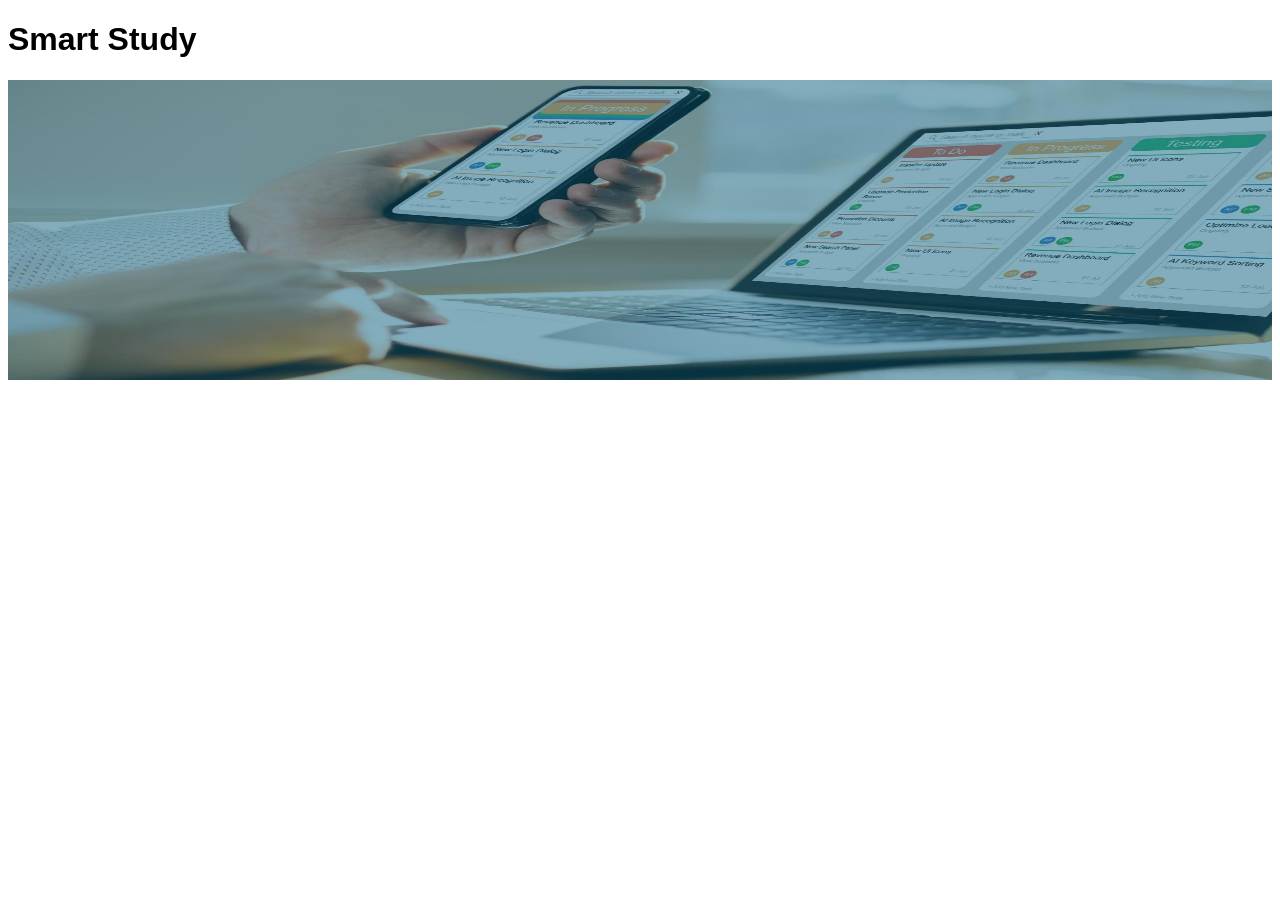
==== index.html @ 76943c80 "Teste Lais" ====
<!DOCTYPE html>
<html lang="en">
<head>
    <meta charset="UTF-8">
    <meta name="viewport" content="width=device-width, initial-scale=1.0">
    <title>Teste gereciamento de estudos</title>
    <link rel="stylesheet" href="css/style.css">
</head>
<body>
    <div class="container">

    <h1>Smart Study</h1>

    <img src="img/img.jpg" alt="imagem1">

    </div>
</body>
</html>

<!-- TESTE GIT PULL -->
 <!-- Teste da Lais -->
---- css/style.css ----
.container{
    font-family: 'Franklin Gothic Medium', 'Arial Narrow', Arial, sans-serif;
    background-color: #ffffff;
    margin: 0;
    padding: 0;
}

img{
    width: 100%;
    height: 300px;
    margin: 0;
    padding: 0;
}
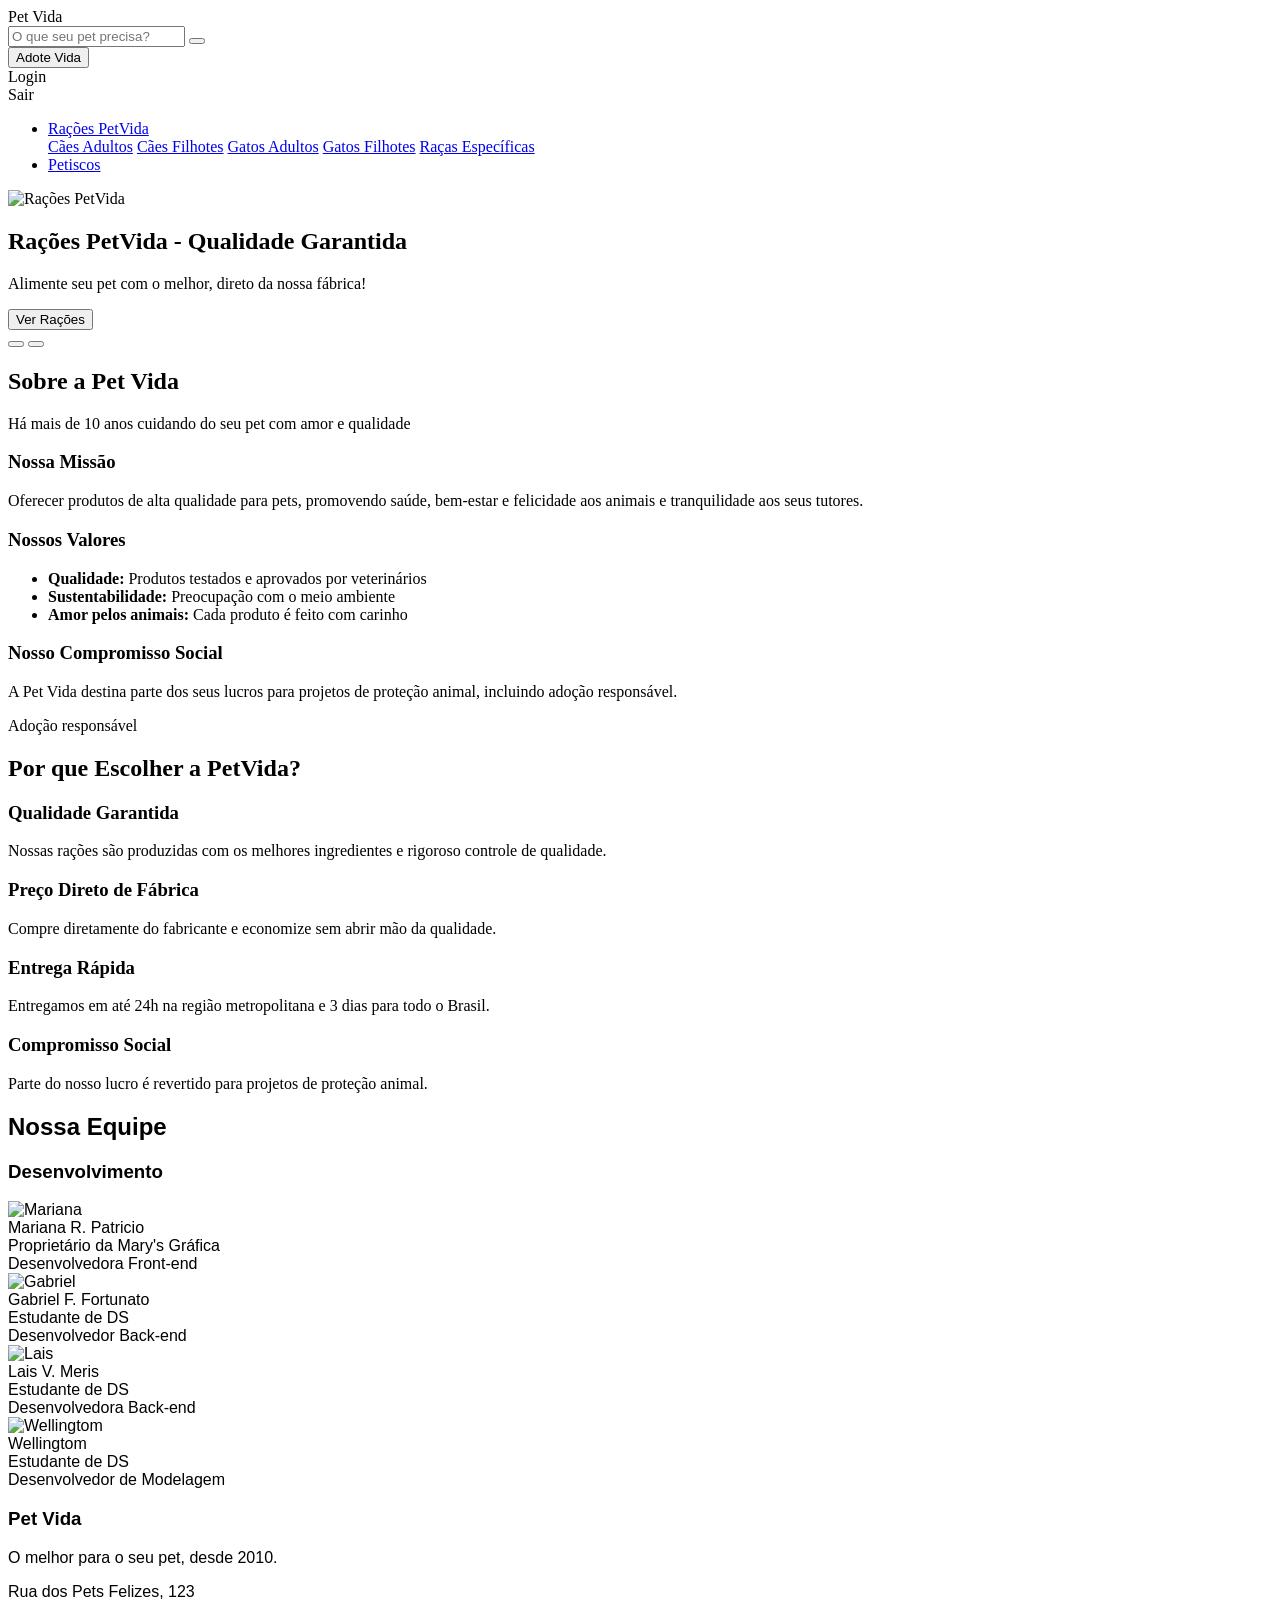
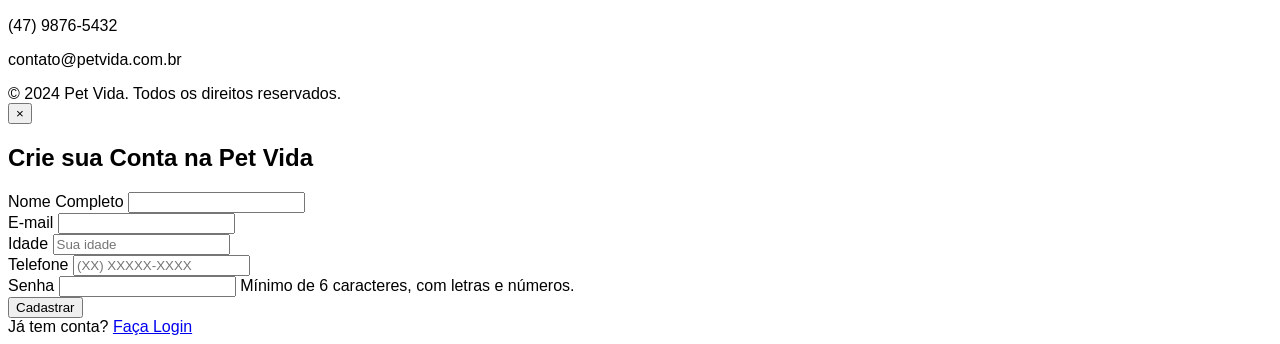
==== commit 9a2c3e36: "feat: parte do front" ====
--- a/index.html
+++ b/index.html
@@ -7,15 +7,290 @@
     <link rel="stylesheet" href="css/style.css">
 </head>
 <body>
-    <div class="container">
-
-    <h1>Smart Study</h1>
-
-    <img src="img/img.jpg" alt="imagem1">
-
+    
+    <div vw class="enabled">
+        <div vw-access-button class="active"></div>
+        <div vw-plugin-wrapper>
+            <div class="vw-plugin-top-wrapper"></div>
+        </div>
+    </div>
+    <script src="https://vlibras.gov.br/app/vlibras-plugin.js"></script>
+    <script>
+        new window.VLibras.Widget('https://vlibras.gov.br/app');
+    </script>
+   
+    <header class="cabecalho-principal">
+        <div class="conteudo-cabecalho">
+            <div class="logo">
+                <i class="fas fa-paw"></i>
+                <span>Pet Vida</span>
+            </div>
+            
+            <div class="barra-busca">
+                <input type="text" id="campo-busca" placeholder="O que seu pet precisa?">
+                <button id="botao-busca"><i class="fas fa-search"></i></button>
+            </div>
+            
+            <div class="acoes-cabecalho">
+                <button class="botao-adote-vida" id="botaoAdoteVida" onclick="window.location.href='/adote'">
+                    <i class="fas fa-heart"></i>
+                    <span>Adote Vida</span>
+                </button>
+                <div id="acaoLogin" class="acao-cabecalho" onclick="abrirLogin()">
+                    <i class="far fa-user"></i>
+                    <span>Login</span>
+                </div>
+                <div class="acao-cabecalho hidden" id="botaoLogout" onclick="fazerLogout()">
+                    <i class="fas fa-sign-out-alt"></i>
+                    <span>Sair</span>
+                </div>
+            </div>
+        </div>
+        
+        <nav class="navegacao-principal">
+            <div class="container-navegacao">
+                <ul class="menu-navegacao">
+                    <li class="item-navegacao">
+                        <a href="#" class="link-navegacao">Rações PetVida</a>
+                        <div class="menu-suspenso">
+                            <a href="#" class="item-menu-suspenso">Cães Adultos</a>
+                            <a href="#" class="item-menu-suspenso">Cães Filhotes</a>
+                            <a href="#" class="item-menu-suspenso">Gatos Adultos</a>
+                            <a href="#" class="item-menu-suspenso">Gatos Filhotes</a>
+                            <a href="#" class="item-menu-suspenso">Raças Específicas</a>
+                        </div>
+                    </li>
+                    <li class="item-navegacao">
+                        <a href="#" class="link-navegacao">Petiscos</a>
+                    </li>
+                </ul>
+            </div>
+        </nav>
+    </header>
+
+    <section class="banner-principal">
+
+        <!-- SLIDE 1 -->
+        <div class="slide-banner ativo">
+            <img src="{{ url_for('static', filename='Banner-Rações.png') }}" alt="Rações PetVida">
+            <div class="conteudo-banner">
+                <h1>Rações PetVida - Qualidade Garantida</h1>
+                <p>Alimente seu pet com o melhor, direto da nossa fábrica!</p>
+                <button class="botao-banner">Ver Rações</button>
+            </div>
+        </div>
+
+        <!-- Controles do Carrossel -->
+        <button class="controle-banner controle-anterior">
+            <i class="fas fa-chevron-left"></i>
+        </button>
+        <button class="controle-banner controle-proximo">
+            <i class="fas fa-chevron-right"></i>
+        </button>
+
+    <section class="secao-servicos">
+        <div class="container-sobre">
+            <div class="cabecalho-sobre">
+                <h2 class="titulo-sobre">Sobre a Pet Vida</h2>
+                <p class="subtitulo-sobre">Há mais de 10 anos cuidando do seu pet com amor e qualidade</p>
+            </div>
+            <div class="conteudo-sobre">
+                <div class="texto-sobre">
+                    <div class="missao-sobre">
+                        <h3><i class="fas fa-heart"></i> Nossa Missão</h3>
+                        <p>Oferecer produtos de alta qualidade para pets, promovendo saúde, bem-estar e felicidade aos animais e tranquilidade aos seus tutores.</p>
+                    </div>
+                    <div class="valores-sobre">
+                        <h3><i class="fas fa-star"></i> Nossos Valores</h3>
+                        <ul>
+                            <li><strong>Qualidade:</strong> Produtos testados e aprovados por veterinários</li>
+                            <li><strong>Sustentabilidade:</strong> Preocupação com o meio ambiente</li>
+                            <li><strong>Amor pelos animais:</strong> Cada produto é feito com carinho</li>
+                        </ul>
+                    </div>
+                </div>
+                <div class="compromisso-social">
+                    <h3><i class="fas fa-paw"></i> Nosso Compromisso Social</h3>
+                    <p>A Pet Vida destina parte dos seus lucros para projetos de proteção animal, incluindo adoção responsável.</p>
+                    <div class="acoes-sociais">
+                        <div class="acao-social">
+                            <i class="fas fa-handshake"></i>
+                            <span>Adoção responsável</span>
+                        </div>
+                    </div>
+                </div>
+            </div>
+
+            <h2 class="titulo-secao">Por que Escolher a PetVida?</h2>
+            <div class="grade-servicos">
+                <div class="cartao-servico">
+                    <div class="icone-servico">
+                        <i class="fas fa-award"></i>
+                    </div>
+                    <h3 class="titulo-servico">Qualidade Garantida</h3>
+                    <p class="descricao-servico">Nossas rações são produzidas com os melhores ingredientes e rigoroso controle de qualidade.</p>
+                </div>
+                <div class="cartao-servico">
+                    <div class="icone-servico">
+                        <i class="fas fa-tags"></i>
+                    </div>
+                    <h3 class="titulo-servico">Preço Direto de Fábrica</h3>
+                    <p class="descricao-servico">Compre diretamente do fabricante e economize sem abrir mão da qualidade.</p>
+                </div>
+                <div class="cartao-servico">
+                    <div class="icone-servico">
+                        <i class="fas fa-truck"></i>
+                    </div>
+                    <h3 class="titulo-servico">Entrega Rápida</h3>
+                    <p class="descricao-servico">Entregamos em até 24h na região metropolitana e 3 dias para todo o Brasil.</p>
+                </div>
+                <div class="cartao-servico">
+                    <div class="icone-servico">
+                        <i class="fas fa-heart"></i>
+                    </div>
+                    <h3 class="titulo-servico">Compromisso Social</h3>
+                    <p class="descricao-servico">Parte do nosso lucro é revertido para projetos de proteção animal.</p>
+                </div>
+            </div>
+        </div>
+    </section>
+
+    <section class="secao-equipe">
+        <div class="container">
+            <h2 class="secao-titulo">Nossa Equipe</h2>
+            
+            <div class="equipe-categoria desenvolvedores">
+                <h3 class="categoria-titulo">Desenvolvimento</h3>
+                <div class="equipe-grid">
+                    <div class="membro">
+                        <div class="foto-bolinha">
+                            <img src="static/Mariana.jpeg" alt="Mariana">
+                        </div>
+                        <div class="nome">Mariana R. Patricio</div>
+                        <div class="cargo">Proprietário da Mary's Gráfica<br>Desenvolvedora Front-end</div>
+                    </div>
+
+                    <div class="membro">
+                        <div class="foto-bolinha">
+                            <img src="static/Gabriel.jpeg" alt="Gabriel">
+                        </div>
+                        <div class="nome">Gabriel F. Fortunato</div>
+                        <div class="cargo">Estudante de DS<br>Desenvolvedor Back-end</div>
+                    </div>
+                    
+                    <div class="membro">
+                        <div class="foto-bolinha">
+                            <img src="static/Lais.jpeg" alt="Lais">
+                        </div>
+                        <div class="nome">Lais V. Meris</div>
+                        <div class="cargo">Estudante de DS<br>Desenvolvedora Back-end</div>
+                    </div>
+
+                    <div class="membro">
+                        <div class="foto-bolinha">
+                            <img src="static/Wellingtom.jpeg" alt="Wellingtom">
+                        </div>
+                        <div class="nome">Wellingtom</div>
+                        <div class="cargo">Estudante de DS<br>Desenvolvedor de Modelagem</div>
+                    </div>
+                </div>
+            </div>
+
+    <footer class="rodape-principal">
+        <div class="conteudo-rodape">
+            <div class="coluna-rodape">
+                <h3>Pet Vida</h3>
+                <p>O melhor para o seu pet, desde 2010.</p>
+                <p><i class="fas fa-map-marker-alt"></i> Rua dos Pets Felizes, 123</p>
+                <p><i class="fas fa-phone"></i> (47) 9876-5432</p>
+                <p><i class="fas fa-envelope"></i> contato@petvida.com.br</p>
+                <div class="links-sociais">
+                    <a href="#" class="link-social"><i class="fab fa-facebook-f"></i></a>
+                    <a href="#" class="link-social"><i class="fab fa-instagram"></i></a>
+                    <a href="#" class="link-social"><i class="fab fa-twitter"></i></a>
+                </div>
+            </div>
+
+        <div class="rodape-inferior">
+            &copy; 2024 Pet Vida. Todos os direitos reservados.
+        </div>
+    </footer>
+
+    <!-- MODAL DE CADASTRO/LOGIN -->
+    <div id="modalLogin" class="modal">
+        <div class="modal-box">
+            <button class="close" onclick="fecharModal('modalLogin')">&times;</button>
+            <h2 class="modal-title" id="modalTitle">Crie sua Conta na Pet Vida</h2>
+
+            <!-- FORMULÁRIO DE CADASTRO -->
+            <div id="formCadastro" style="display: block;">
+                <form id="cadastroForm" action="/" method="post">
+                    <div class="form-group">
+                        <label for="nome">Nome Completo</label>
+                        <input type="text" class="form-control" id="nome" name="nome" required>
+                        <span class="error-msg" id="nomeError"></span>
+                    </div>
+
+                    <div class="form-group">
+                        <label for="email">E-mail</label>
+                        <input type="email" class="form-control" id="email" name="email" required>
+                        <span class="error-msg" id="emailError"></span>
+                    </div>
+
+                    <div class="form-group">
+                        <label for="idade">Idade</label>
+                        <input type="number" id="idade" name="idade" class="form-control" placeholder="Sua idade" required>
+                    </div>
+
+                    <div class="form-group">
+                        <label for="telefone">Telefone</label>
+                        <input type="tel" id="telefone" name="telefone" class="form-control" placeholder="(XX) XXXXX-XXXX" required>
+                    </div>
+
+                    <div class="form-group">
+                        <label for="senha">Senha</label>
+                        <input type="password" class="form-control" id="senha" name="senha" required>
+                        <span class="info-msg">Mínimo de 6 caracteres, com letras e números.</span>
+                        <span class="error-msg" id="senhaError"></span>
+                    </div>
+
+                    <p class="success" id="cadastroSuccess" style="display: none;"></p>
+                    <button type="submit" class="btn" id="btnCadastro">Cadastrar</button>
+                </form>
+
+                <div class="footer-modal">
+                    Já tem conta? <a href="#" class="link" onclick="alternarFormulario('login')">Faça Login</a>
+                </div>
+            </div>
+
+            <!-- FORMULÁRIO DE LOGIN -->
+            <div id="formLogin" style="display: none;">
+                <form id="loginForm" action="/login" method="post">
+                    <div class="form-group">
+                        <label for="loginEmail">E-mail</label>
+                        <input type="email" class="form-control" id="loginEmail" name="loginEmail" required>
+                        <span class="error-msg" id="loginEmailError"></span>
+                    </div>
+
+                    <div class="form-group">
+                        <label for="loginSenha">Senha</label>
+                        <input type="password" class="form-control" id="loginSenha" name="loginSenha" required>
+                        <span class="error-msg" id="loginSenhaError"></span>
+                    </div>
+
+                    <p class="success" id="loginSuccess" style="display: none;"></p>
+                    <button type="submit" class="btn" id="btnLogin">Entrar</button>
+                </form>
+
+                <div class="forgot">
+                    <a href="#" class="link" onclick="alert('Funcionalidade de recuperação de senha em desenvolvimento.')">Esqueceu a senha?</a>
+                </div>
+
+                <div class="footer-modal">
+                    Não tem conta? <a href="#" class="link" onclick="alternarFormulario('cadastro')">Crie sua Conta</a>
+                </div>
+            </div>
+        </div>
     </div>
 </body>
 </html>
-
-<!-- TESTE GIT PULL -->
- <!-- Teste da Lais -->
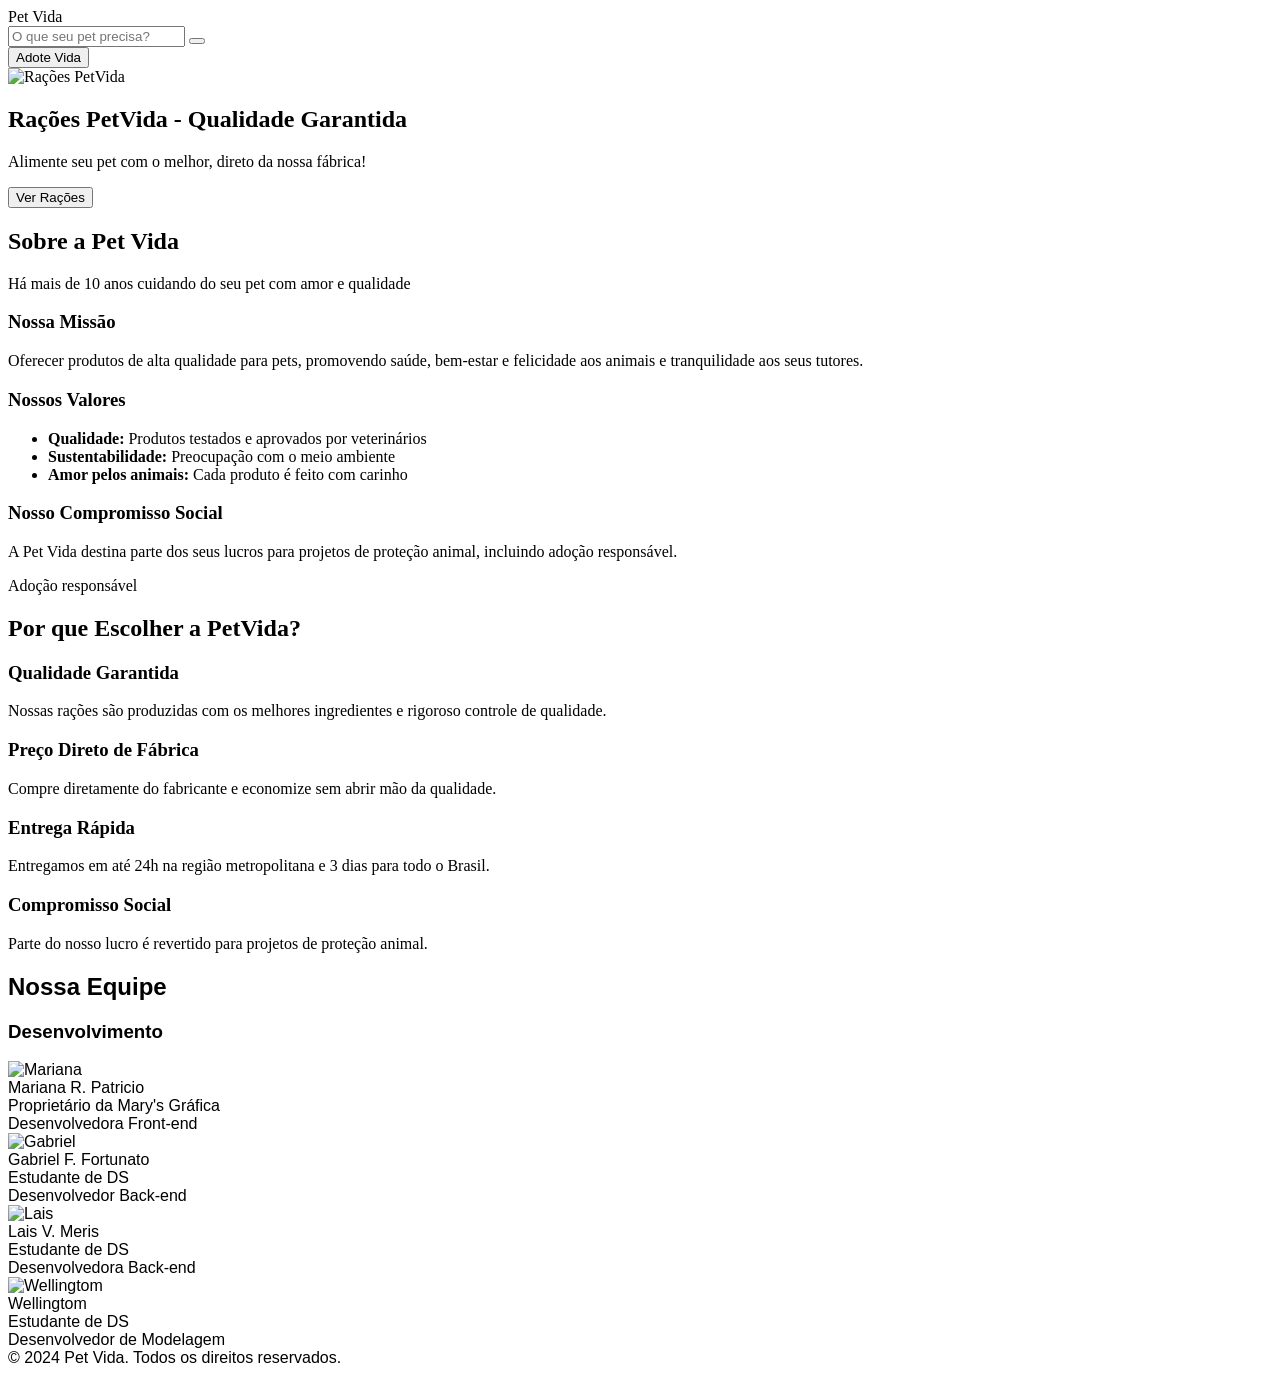
==== commit e92a9b83: "Atualizações" ====
--- a/index.html
+++ b/index.html
@@ -36,36 +36,10 @@
                     <i class="fas fa-heart"></i>
                     <span>Adote Vida</span>
                 </button>
-                <div id="acaoLogin" class="acao-cabecalho" onclick="abrirLogin()">
-                    <i class="far fa-user"></i>
-                    <span>Login</span>
-                </div>
-                <div class="acao-cabecalho hidden" id="botaoLogout" onclick="fazerLogout()">
-                    <i class="fas fa-sign-out-alt"></i>
-                    <span>Sair</span>
-                </div>
+        
             </div>
         </div>
         
-        <nav class="navegacao-principal">
-            <div class="container-navegacao">
-                <ul class="menu-navegacao">
-                    <li class="item-navegacao">
-                        <a href="#" class="link-navegacao">Rações PetVida</a>
-                        <div class="menu-suspenso">
-                            <a href="#" class="item-menu-suspenso">Cães Adultos</a>
-                            <a href="#" class="item-menu-suspenso">Cães Filhotes</a>
-                            <a href="#" class="item-menu-suspenso">Gatos Adultos</a>
-                            <a href="#" class="item-menu-suspenso">Gatos Filhotes</a>
-                            <a href="#" class="item-menu-suspenso">Raças Específicas</a>
-                        </div>
-                    </li>
-                    <li class="item-navegacao">
-                        <a href="#" class="link-navegacao">Petiscos</a>
-                    </li>
-                </ul>
-            </div>
-        </nav>
     </header>
 
     <section class="banner-principal">
@@ -79,14 +53,6 @@
                 <button class="botao-banner">Ver Rações</button>
             </div>
         </div>
-
-        <!-- Controles do Carrossel -->
-        <button class="controle-banner controle-anterior">
-            <i class="fas fa-chevron-left"></i>
-        </button>
-        <button class="controle-banner controle-proximo">
-            <i class="fas fa-chevron-right"></i>
-        </button>
 
     <section class="secao-servicos">
         <div class="container-sobre">
@@ -196,101 +162,10 @@
                 </div>
             </div>
 
-    <footer class="rodape-principal">
-        <div class="conteudo-rodape">
-            <div class="coluna-rodape">
-                <h3>Pet Vida</h3>
-                <p>O melhor para o seu pet, desde 2010.</p>
-                <p><i class="fas fa-map-marker-alt"></i> Rua dos Pets Felizes, 123</p>
-                <p><i class="fas fa-phone"></i> (47) 9876-5432</p>
-                <p><i class="fas fa-envelope"></i> contato@petvida.com.br</p>
-                <div class="links-sociais">
-                    <a href="#" class="link-social"><i class="fab fa-facebook-f"></i></a>
-                    <a href="#" class="link-social"><i class="fab fa-instagram"></i></a>
-                    <a href="#" class="link-social"><i class="fab fa-twitter"></i></a>
-                </div>
-            </div>
-
         <div class="rodape-inferior">
             &copy; 2024 Pet Vida. Todos os direitos reservados.
         </div>
     </footer>
 
-    <!-- MODAL DE CADASTRO/LOGIN -->
-    <div id="modalLogin" class="modal">
-        <div class="modal-box">
-            <button class="close" onclick="fecharModal('modalLogin')">&times;</button>
-            <h2 class="modal-title" id="modalTitle">Crie sua Conta na Pet Vida</h2>
-
-            <!-- FORMULÁRIO DE CADASTRO -->
-            <div id="formCadastro" style="display: block;">
-                <form id="cadastroForm" action="/" method="post">
-                    <div class="form-group">
-                        <label for="nome">Nome Completo</label>
-                        <input type="text" class="form-control" id="nome" name="nome" required>
-                        <span class="error-msg" id="nomeError"></span>
-                    </div>
-
-                    <div class="form-group">
-                        <label for="email">E-mail</label>
-                        <input type="email" class="form-control" id="email" name="email" required>
-                        <span class="error-msg" id="emailError"></span>
-                    </div>
-
-                    <div class="form-group">
-                        <label for="idade">Idade</label>
-                        <input type="number" id="idade" name="idade" class="form-control" placeholder="Sua idade" required>
-                    </div>
-
-                    <div class="form-group">
-                        <label for="telefone">Telefone</label>
-                        <input type="tel" id="telefone" name="telefone" class="form-control" placeholder="(XX) XXXXX-XXXX" required>
-                    </div>
-
-                    <div class="form-group">
-                        <label for="senha">Senha</label>
-                        <input type="password" class="form-control" id="senha" name="senha" required>
-                        <span class="info-msg">Mínimo de 6 caracteres, com letras e números.</span>
-                        <span class="error-msg" id="senhaError"></span>
-                    </div>
-
-                    <p class="success" id="cadastroSuccess" style="display: none;"></p>
-                    <button type="submit" class="btn" id="btnCadastro">Cadastrar</button>
-                </form>
-
-                <div class="footer-modal">
-                    Já tem conta? <a href="#" class="link" onclick="alternarFormulario('login')">Faça Login</a>
-                </div>
-            </div>
-
-            <!-- FORMULÁRIO DE LOGIN -->
-            <div id="formLogin" style="display: none;">
-                <form id="loginForm" action="/login" method="post">
-                    <div class="form-group">
-                        <label for="loginEmail">E-mail</label>
-                        <input type="email" class="form-control" id="loginEmail" name="loginEmail" required>
-                        <span class="error-msg" id="loginEmailError"></span>
-                    </div>
-
-                    <div class="form-group">
-                        <label for="loginSenha">Senha</label>
-                        <input type="password" class="form-control" id="loginSenha" name="loginSenha" required>
-                        <span class="error-msg" id="loginSenhaError"></span>
-                    </div>
-
-                    <p class="success" id="loginSuccess" style="display: none;"></p>
-                    <button type="submit" class="btn" id="btnLogin">Entrar</button>
-                </form>
-
-                <div class="forgot">
-                    <a href="#" class="link" onclick="alert('Funcionalidade de recuperação de senha em desenvolvimento.')">Esqueceu a senha?</a>
-                </div>
-
-                <div class="footer-modal">
-                    Não tem conta? <a href="#" class="link" onclick="alternarFormulario('cadastro')">Crie sua Conta</a>
-                </div>
-            </div>
-        </div>
-    </div>
 </body>
 </html>
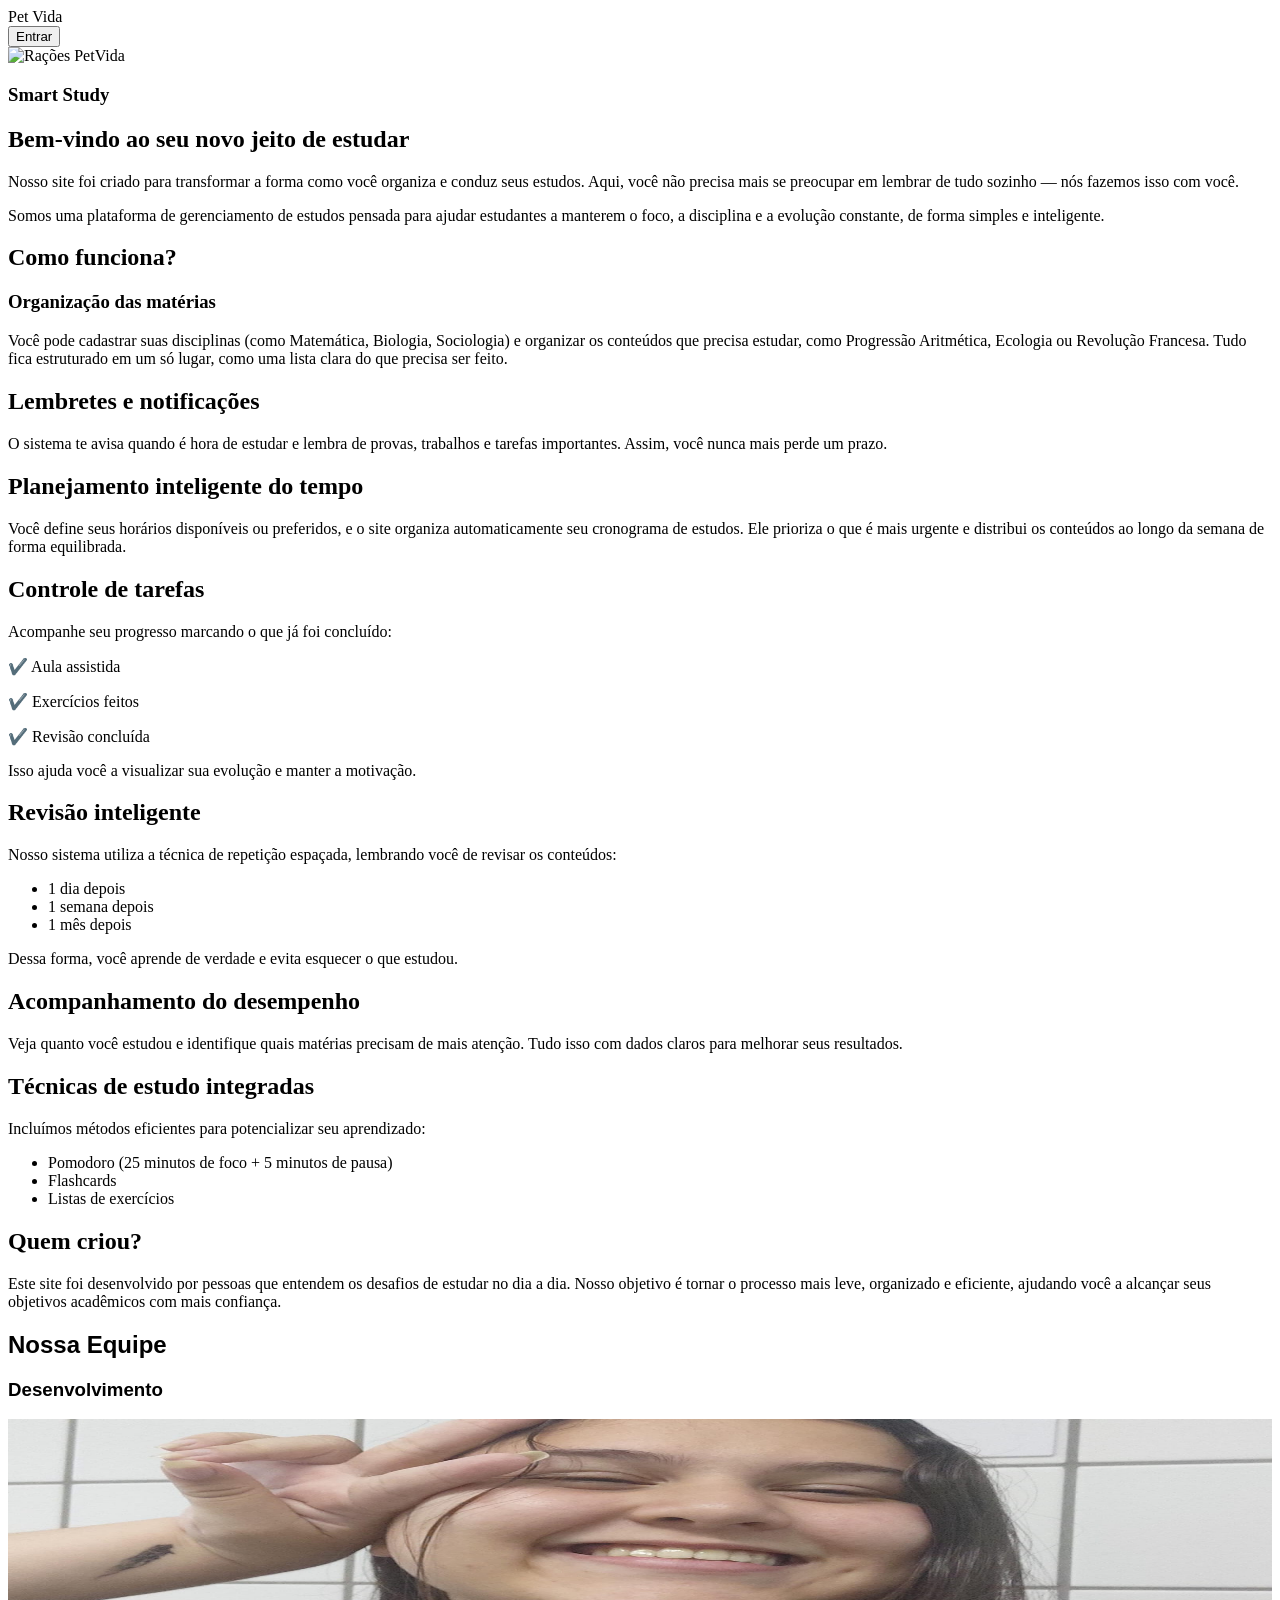
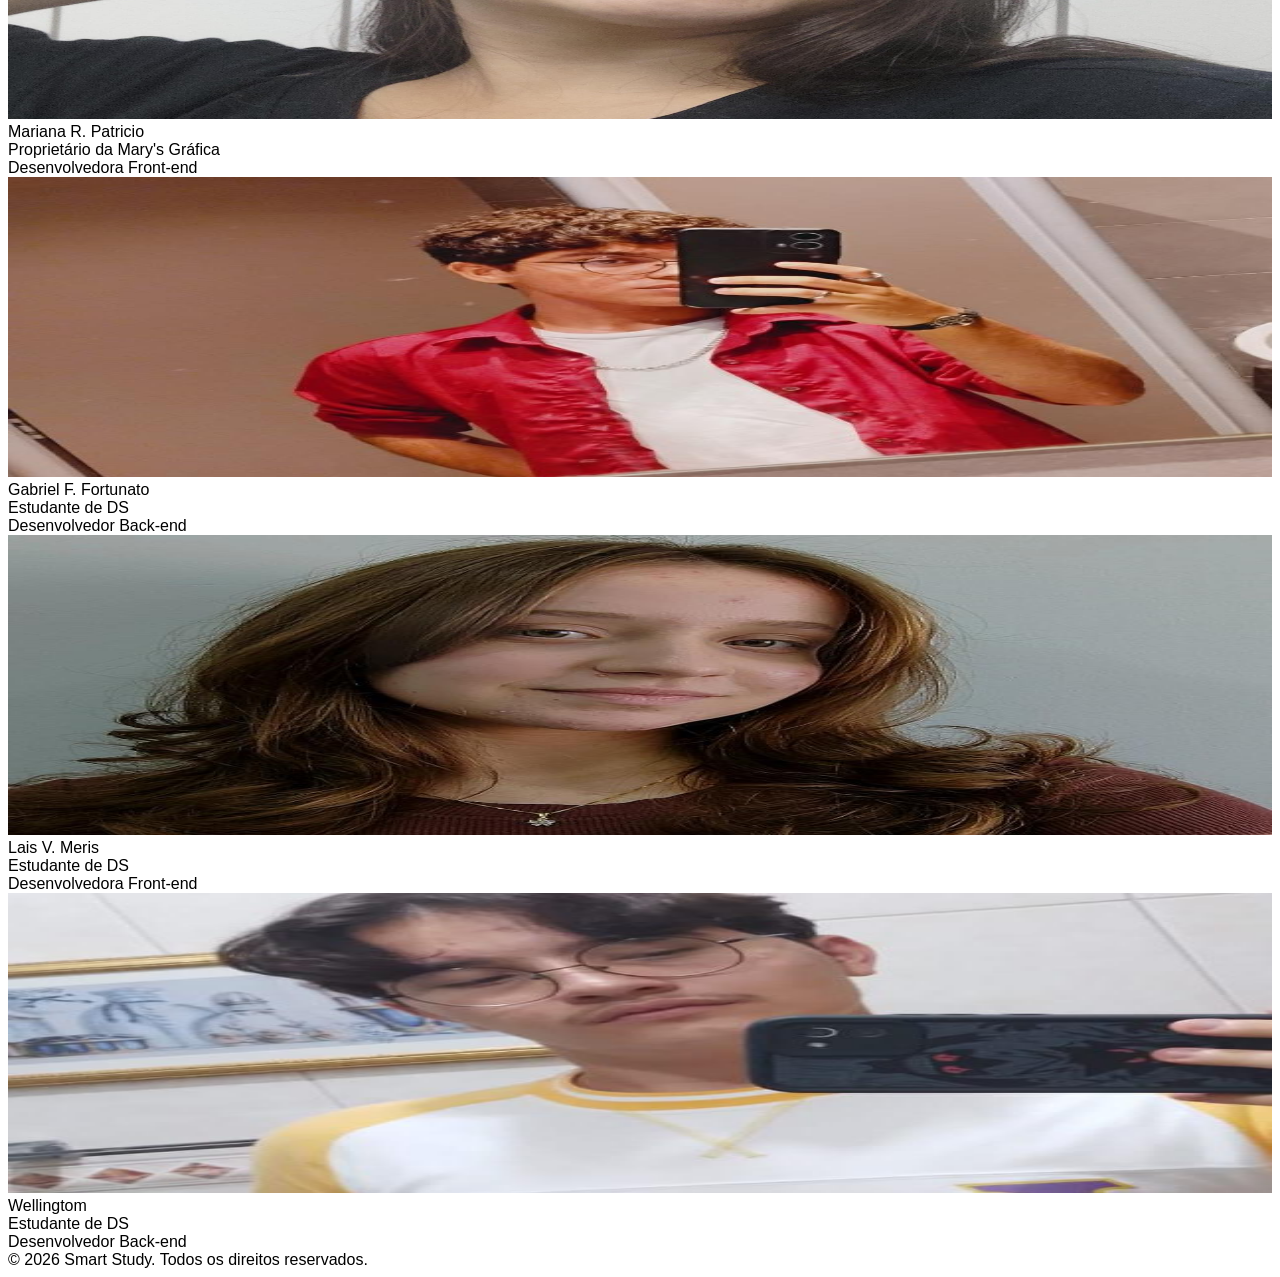
==== commit 9c30732b: "Atualizações em tudo" ====
--- a/index.html
+++ b/index.html
@@ -26,15 +26,10 @@
                 <span>Pet Vida</span>
             </div>
             
-            <div class="barra-busca">
-                <input type="text" id="campo-busca" placeholder="O que seu pet precisa?">
-                <button id="botao-busca"><i class="fas fa-search"></i></button>
-            </div>
-            
             <div class="acoes-cabecalho">
                 <button class="botao-adote-vida" id="botaoAdoteVida" onclick="window.location.href='/adote'">
                     <i class="fas fa-heart"></i>
-                    <span>Adote Vida</span>
+                    <span>Entrar</span>
                 </button>
         
             </div>
@@ -47,77 +42,77 @@
         <!-- SLIDE 1 -->
         <div class="slide-banner ativo">
             <img src="{{ url_for('static', filename='Banner-Rações.png') }}" alt="Rações PetVida">
-            <div class="conteudo-banner">
-                <h1>Rações PetVida - Qualidade Garantida</h1>
-                <p>Alimente seu pet com o melhor, direto da nossa fábrica!</p>
-                <button class="botao-banner">Ver Rações</button>
-            </div>
         </div>
 
     <section class="secao-servicos">
         <div class="container-sobre">
             <div class="cabecalho-sobre">
-                <h2 class="titulo-sobre">Sobre a Pet Vida</h2>
-                <p class="subtitulo-sobre">Há mais de 10 anos cuidando do seu pet com amor e qualidade</p>
+                <h1>Smart Study</h1>
+                <h2 class="titulo-sobre">Bem-vindo ao seu novo jeito de estudar</h2>
+                <p class="subtitulo-sobre">Nosso site foi criado para transformar a forma como você organiza e conduz seus estudos. Aqui, você não 
+                precisa mais se preocupar em lembrar de tudo sozinho — nós fazemos isso com você.</p>
+                <p class="subtitulo-sobre">Somos uma plataforma de gerenciamento de estudos pensada para ajudar estudantes a manterem o foco, a disciplina 
+                e a evolução constante, de forma simples e inteligente.</p>
             </div>
             <div class="conteudo-sobre">
                 <div class="texto-sobre">
                     <div class="missao-sobre">
-                        <h3><i class="fas fa-heart"></i> Nossa Missão</h3>
-                        <p>Oferecer produtos de alta qualidade para pets, promovendo saúde, bem-estar e felicidade aos animais e tranquilidade aos seus tutores.</p>
+                        <h2><i class="fas fa-heart"></i>Como funciona?</h2>
+                        <h3>Organização das matérias</h3>
+                        <p>Você pode cadastrar suas disciplinas (como Matemática, Biologia, Sociologia) e organizar os conteúdos que precisa estudar, como Progressão Aritmética, Ecologia ou Revolução Francesa.
+                        Tudo fica estruturado em um só lugar, como uma lista clara do que precisa ser feito.</p>
                     </div>
                     <div class="valores-sobre">
-                        <h3><i class="fas fa-star"></i> Nossos Valores</h3>
-                        <ul>
-                            <li><strong>Qualidade:</strong> Produtos testados e aprovados por veterinários</li>
-                            <li><strong>Sustentabilidade:</strong> Preocupação com o meio ambiente</li>
-                            <li><strong>Amor pelos animais:</strong> Cada produto é feito com carinho</li>
-                        </ul>
+                        <h2><i class="fas fa-star"></i>Lembretes e notificações</h2>
+                        <p>O sistema te avisa quando é hora de estudar e lembra de provas, trabalhos e tarefas importantes.
+                        Assim, você nunca mais perde um prazo.</p>
                     </div>
                 </div>
                 <div class="compromisso-social">
-                    <h3><i class="fas fa-paw"></i> Nosso Compromisso Social</h3>
-                    <p>A Pet Vida destina parte dos seus lucros para projetos de proteção animal, incluindo adoção responsável.</p>
-                    <div class="acoes-sociais">
-                        <div class="acao-social">
-                            <i class="fas fa-handshake"></i>
-                            <span>Adoção responsável</span>
-                        </div>
-                    </div>
+                    <h2><i class="fas fa-paw"></i>Planejamento inteligente do tempo</h2>
+                    <p>Você define seus horários disponíveis ou preferidos, e o site organiza automaticamente seu cronograma de estudos.
+                    Ele prioriza o que é mais urgente e distribui os conteúdos ao longo da semana de forma equilibrada.</p>
                 </div>
+                <div class="compromisso-social">
+                    <h2><i class="fas fa-paw"></i>Controle de tarefas</h2>
+                    <p>Acompanhe seu progresso marcando o que já foi concluído:</p>
+                    <p>✔️ Aula assistida</p>
+                    <p>✔️ Exercícios feitos</p>
+                    <p>✔️ Revisão concluída</p>
+                    <p>Isso ajuda você a visualizar sua evolução e manter a motivação.</p>
+                </div>
+                <div class="compromisso-social">
+                    <h2><i class="fas fa-paw"></i>Revisão inteligente</h2>
+                    <p>Nosso sistema utiliza a técnica de repetição espaçada, lembrando você de revisar os conteúdos:</p>
+                    <ul>
+                        <li>1 dia depois</li>
+                        <li>1 semana depois</li>
+                        <li>1 mês depois</li>
+                    </ul>
+                    <p>Dessa forma, você aprende de verdade e evita esquecer o que estudou.</p>
+                </div>
+                <div class="compromisso-social">
+                    <h2><i class="fas fa-paw"></i>Acompanhamento do desempenho</h2>
+                    <p>Veja quanto você estudou e identifique quais matérias precisam de mais atenção.
+                    Tudo isso com dados claros para melhorar seus resultados.</p>
+                </div>
+                <div class="compromisso-social">
+                    <h2><i class="fas fa-paw"></i>Técnicas de estudo integradas</h2>
+                    <p>Incluímos métodos eficientes para potencializar seu aprendizado:</p>
+                    <ul>
+                        <li>Pomodoro (25 minutos de foco + 5 minutos de pausa)</li>
+                        <li>Flashcards</li>
+                        <li>Listas de exercícios</li>
+                    </ul>
+                </div>
+                <div class="compromisso-social">
+                    <h2><i class="fas fa-paw"></i>Quem criou?</h2>
+                    <p>Este site foi desenvolvido por pessoas que entendem os desafios de estudar no dia a dia. 
+                    Nosso objetivo é tornar o processo mais leve, organizado e eficiente, ajudando você a alcançar seus objetivos acadêmicos com mais confiança.</p>
+                </div>
+                
             </div>
 
-            <h2 class="titulo-secao">Por que Escolher a PetVida?</h2>
-            <div class="grade-servicos">
-                <div class="cartao-servico">
-                    <div class="icone-servico">
-                        <i class="fas fa-award"></i>
-                    </div>
-                    <h3 class="titulo-servico">Qualidade Garantida</h3>
-                    <p class="descricao-servico">Nossas rações são produzidas com os melhores ingredientes e rigoroso controle de qualidade.</p>
-                </div>
-                <div class="cartao-servico">
-                    <div class="icone-servico">
-                        <i class="fas fa-tags"></i>
-                    </div>
-                    <h3 class="titulo-servico">Preço Direto de Fábrica</h3>
-                    <p class="descricao-servico">Compre diretamente do fabricante e economize sem abrir mão da qualidade.</p>
-                </div>
-                <div class="cartao-servico">
-                    <div class="icone-servico">
-                        <i class="fas fa-truck"></i>
-                    </div>
-                    <h3 class="titulo-servico">Entrega Rápida</h3>
-                    <p class="descricao-servico">Entregamos em até 24h na região metropolitana e 3 dias para todo o Brasil.</p>
-                </div>
-                <div class="cartao-servico">
-                    <div class="icone-servico">
-                        <i class="fas fa-heart"></i>
-                    </div>
-                    <h3 class="titulo-servico">Compromisso Social</h3>
-                    <p class="descricao-servico">Parte do nosso lucro é revertido para projetos de proteção animal.</p>
-                </div>
-            </div>
         </div>
     </section>
 
@@ -130,7 +125,7 @@
                 <div class="equipe-grid">
                     <div class="membro">
                         <div class="foto-bolinha">
-                            <img src="static/Mariana.jpeg" alt="Mariana">
+                            <img src="img/Mariana.jpeg" alt="Mariana">
                         </div>
                         <div class="nome">Mariana R. Patricio</div>
                         <div class="cargo">Proprietário da Mary's Gráfica<br>Desenvolvedora Front-end</div>
@@ -138,7 +133,7 @@
 
                     <div class="membro">
                         <div class="foto-bolinha">
-                            <img src="static/Gabriel.jpeg" alt="Gabriel">
+                            <img src="img/Gabriel.jpeg" alt="Gabriel">
                         </div>
                         <div class="nome">Gabriel F. Fortunato</div>
                         <div class="cargo">Estudante de DS<br>Desenvolvedor Back-end</div>
@@ -146,24 +141,24 @@
                     
                     <div class="membro">
                         <div class="foto-bolinha">
-                            <img src="static/Lais.jpeg" alt="Lais">
+                            <img src="img/Lais.jpeg" alt="Lais">
                         </div>
                         <div class="nome">Lais V. Meris</div>
-                        <div class="cargo">Estudante de DS<br>Desenvolvedora Back-end</div>
+                        <div class="cargo">Estudante de DS<br>Desenvolvedora Front-end</div>
                     </div>
 
                     <div class="membro">
                         <div class="foto-bolinha">
-                            <img src="static/Wellingtom.jpeg" alt="Wellingtom">
+                            <img src="img/Welli.jpg" alt="Wellingtom">
                         </div>
                         <div class="nome">Wellingtom</div>
-                        <div class="cargo">Estudante de DS<br>Desenvolvedor de Modelagem</div>
+                        <div class="cargo">Estudante de DS<br>Desenvolvedor Back-end</div>
                     </div>
                 </div>
             </div>
 
         <div class="rodape-inferior">
-            &copy; 2024 Pet Vida. Todos os direitos reservados.
+            &copy; 2026 Smart Study. Todos os direitos reservados.
         </div>
     </footer>
 
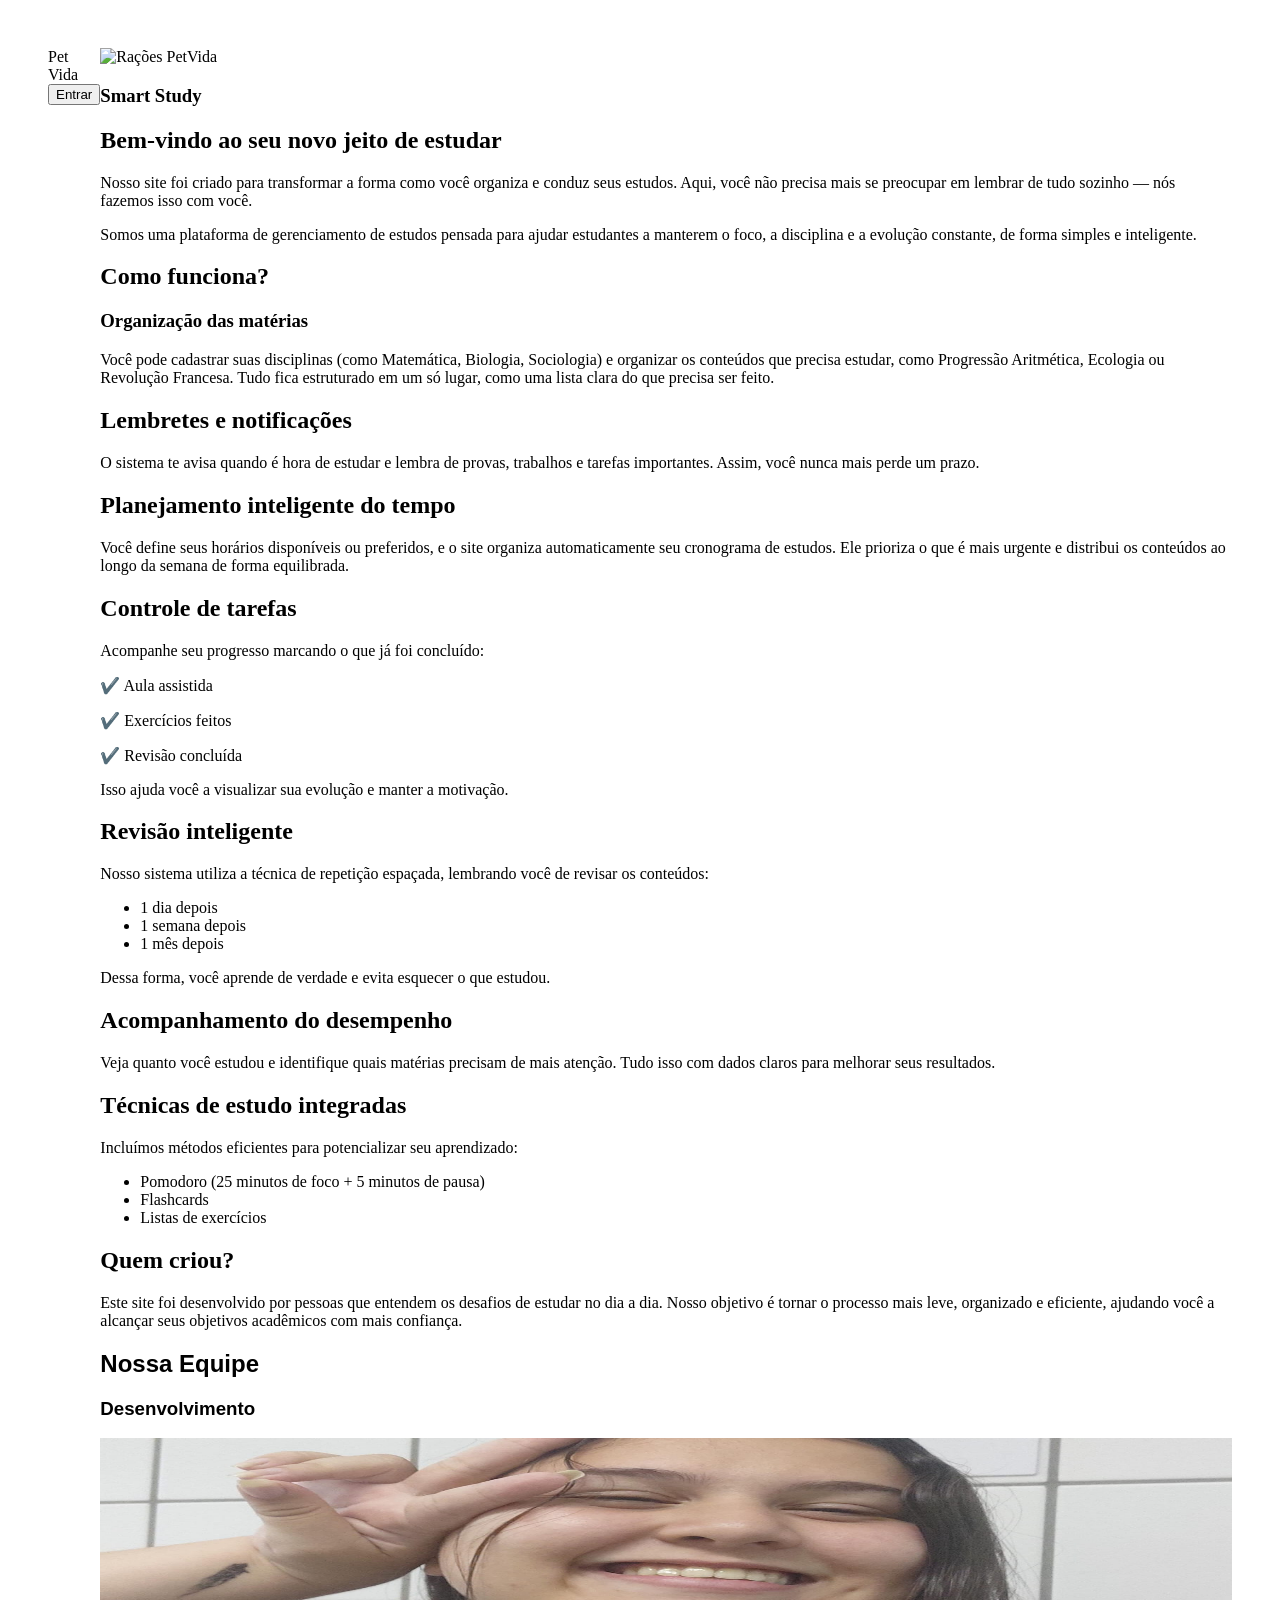
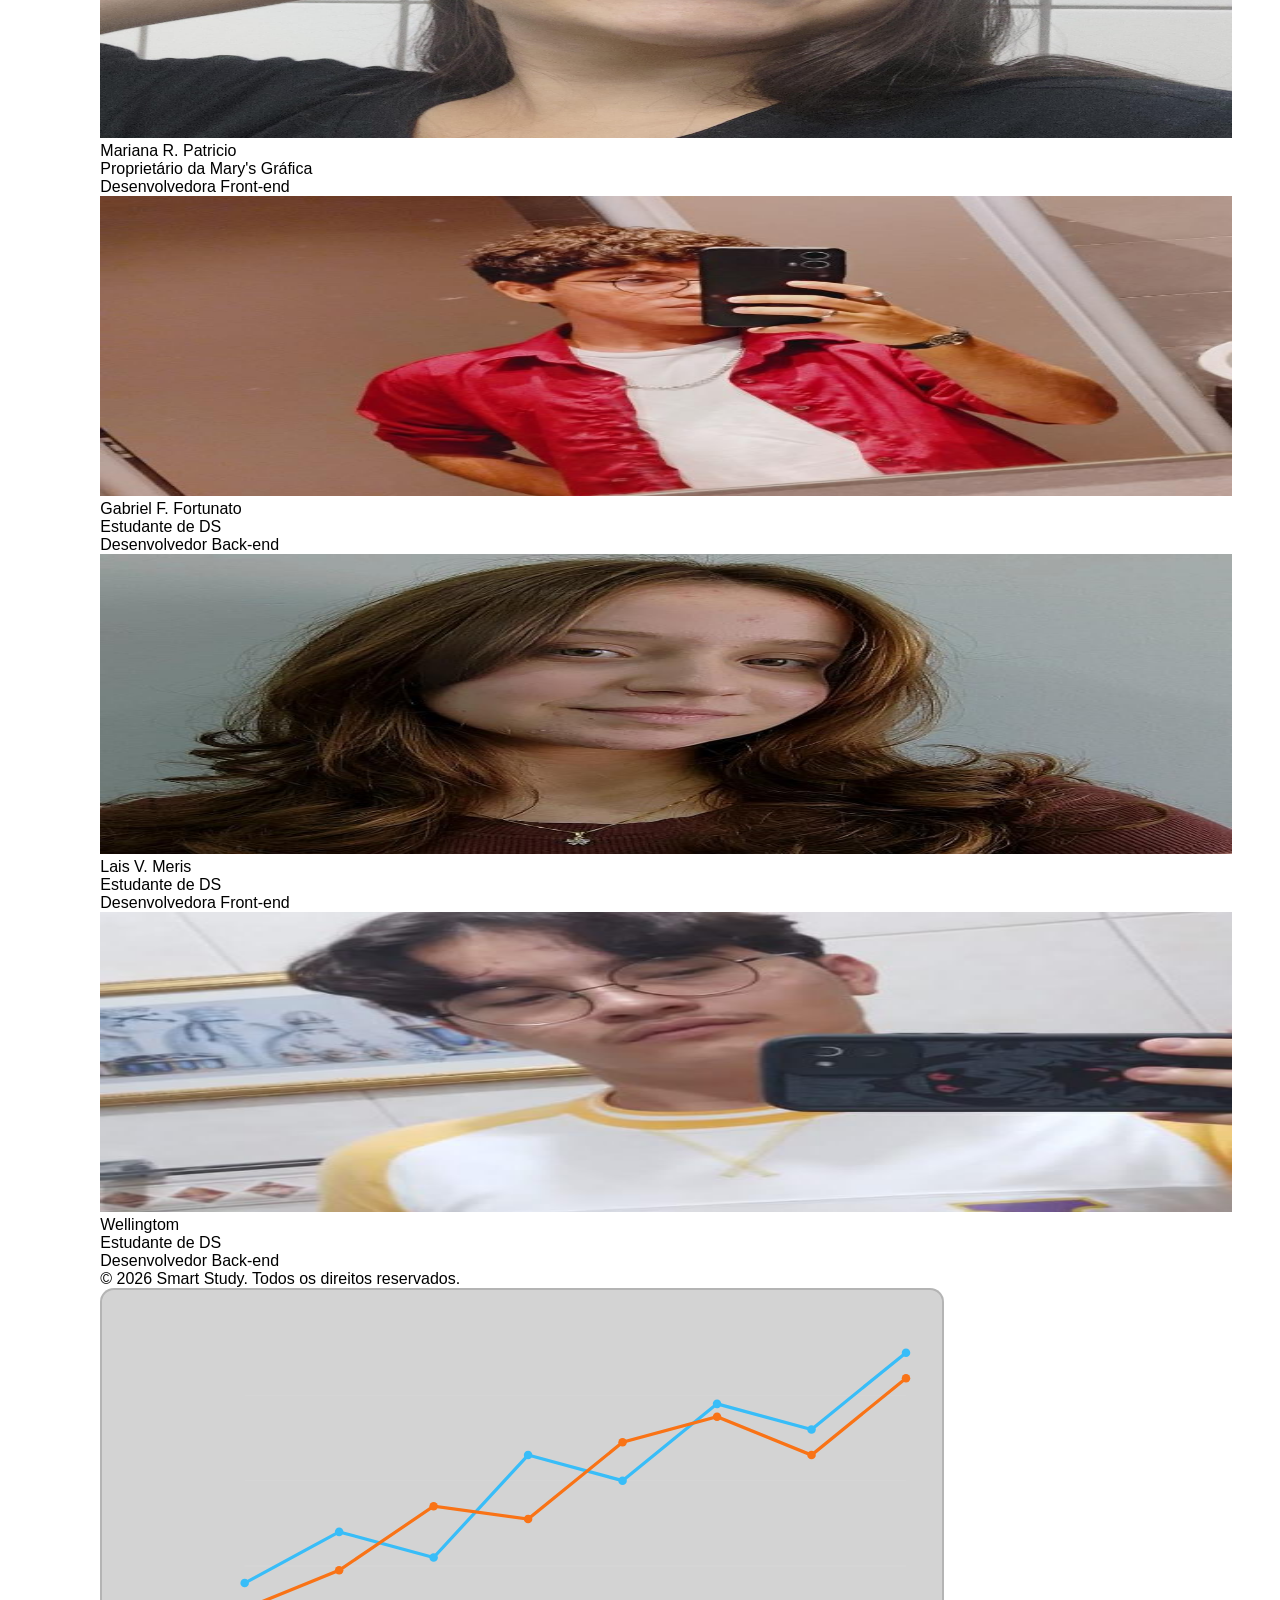
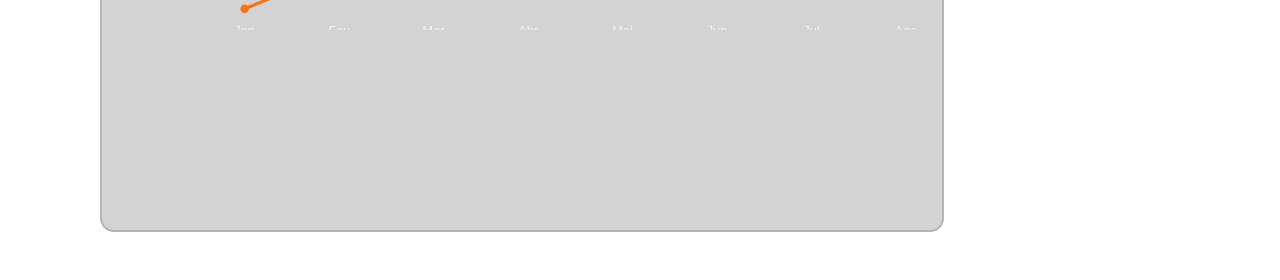
==== commit 9bbbd8ee: "Primeiros passos para adicionar o gráfico" ====
--- a/index.html
+++ b/index.html
@@ -3,7 +3,7 @@
 <head>
     <meta charset="UTF-8">
     <meta name="viewport" content="width=device-width, initial-scale=1.0">
-    <title>Teste gereciamento de estudos</title>
+    <title>Gereciamento de Estudos</title>
     <link rel="stylesheet" href="css/style.css">
 </head>
 <body>
@@ -160,7 +160,86 @@
         <div class="rodape-inferior">
             &copy; 2026 Smart Study. Todos os direitos reservados.
         </div>
+        <div class="chart-container">
+  <svg id="chart" viewBox="0 0 600 300" class="chart"></svg>
+</div>
     </footer>
+
+    <script>
+const months = ["Jan", "Fev", "Mar", "Abr", "Mai", "Jun", "Jul", "Ago"];
+
+const data1 = [30, 50, 40, 80, 70, 100, 90, 120];
+const data2 = [20, 35, 60, 55, 85, 95, 80, 110];
+
+const svg = document.getElementById("chart");
+
+const width = 700;
+const height = 320;
+const padding = 40;
+
+const max = Math.max(...data1, ...data2);
+const min = Math.min(...data1, ...data2);
+
+const stepX = (width - padding * 2) / (data1.length - 1);
+
+function buildPoints(data) {
+  return data.map((d, i) => {
+    const x = padding + i * stepX;
+    const y =
+      height -
+      padding -
+      ((d - min) / (max - min)) * (height - padding * 2);
+    return { x, y, value: d };
+  });
+}
+
+function buildPath(points) {
+  return points
+    .map((p, i) => (i === 0 ? `M ${p.x} ${p.y}` : `L ${p.x} ${p.y}`))
+    .join(" ");
+}
+
+const p1 = buildPoints(data1);
+const p2 = buildPoints(data2);
+
+const path1 = buildPath(p1);
+const path2 = buildPath(p2);
+
+svg.innerHTML = `
+  <!-- fundo grid leve -->
+  <g stroke="rgba(255,255,255,0.08)">
+    <line x1="40" y1="80" x2="660" y2="80"/>
+    <line x1="40" y1="160" x2="660" y2="160"/>
+    <line x1="40" y1="240" x2="660" y2="240"/>
+  </g>
+
+  <!-- linha 1 -->
+  <path d="${path1}" fill="none" stroke="#38bdf8" stroke-width="3"/>
+
+  <!-- linha 2 -->
+  <path d="${path2}" fill="none" stroke="#f97316" stroke-width="3"/>
+
+  <!-- pontos -->
+  ${p1.map(p => `
+    <circle cx="${p.x}" cy="${p.y}" r="4" fill="#38bdf8">
+      <title>${p.value}</title>
+    </circle>
+  `).join("")}
+
+  ${p2.map(p => `
+    <circle cx="${p.x}" cy="${p.y}" r="4" fill="#f97316">
+      <title>${p.value}</title>
+    </circle>
+  `).join("")}
+
+  <!-- meses -->
+  ${months.map((m, i) => {
+    const x = padding + i * stepX;
+    return `<text x="${x}" y="305" text-anchor="middle"
+      fill="rgba(255,255,255,0.7)" font-size="12">${m}</text>`;
+  }).join("")}
+`;
+    </script>
 
 </body>
 </html>
--- a/css/style.css
+++ b/css/style.css
@@ -10,4 +10,27 @@
     height: 300px;
     margin: 0;
     padding: 0;
+}
+body {
+  background: White;
+  display: flex;
+  justify-content: center;
+  padding: 40px;
+}
+
+.chart-container {
+  width: 100%;
+  max-width: 800px;
+  background: rgba(206, 206, 206, 0.897); /* branco fantasma */
+  backdrop-filter: blur(10px);
+  border-radius: 14px;
+  padding: 20px;
+  border: 2px solid rgba(0, 0, 0, 0.15);
+  height: 500px;
+}
+
+.chart {
+  width: 100%;
+  height: 320px;
+  display: block;
 }
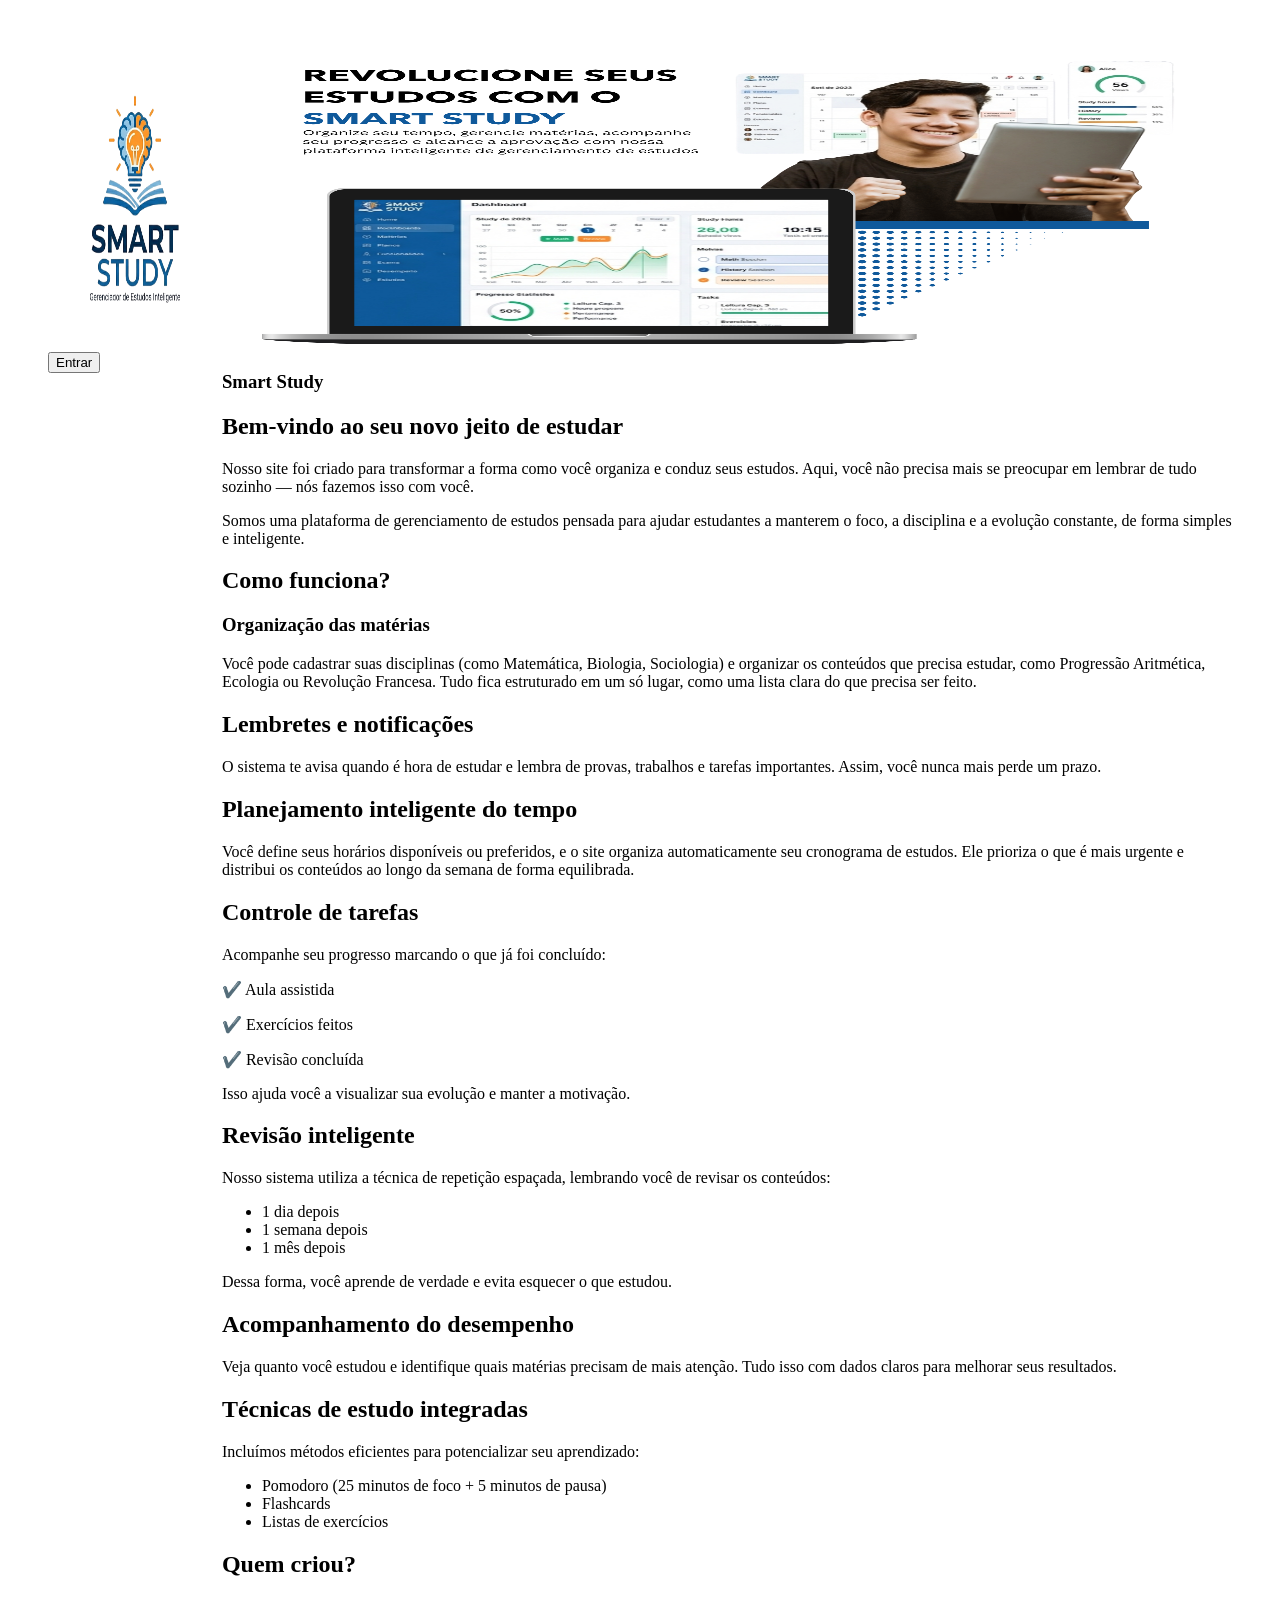
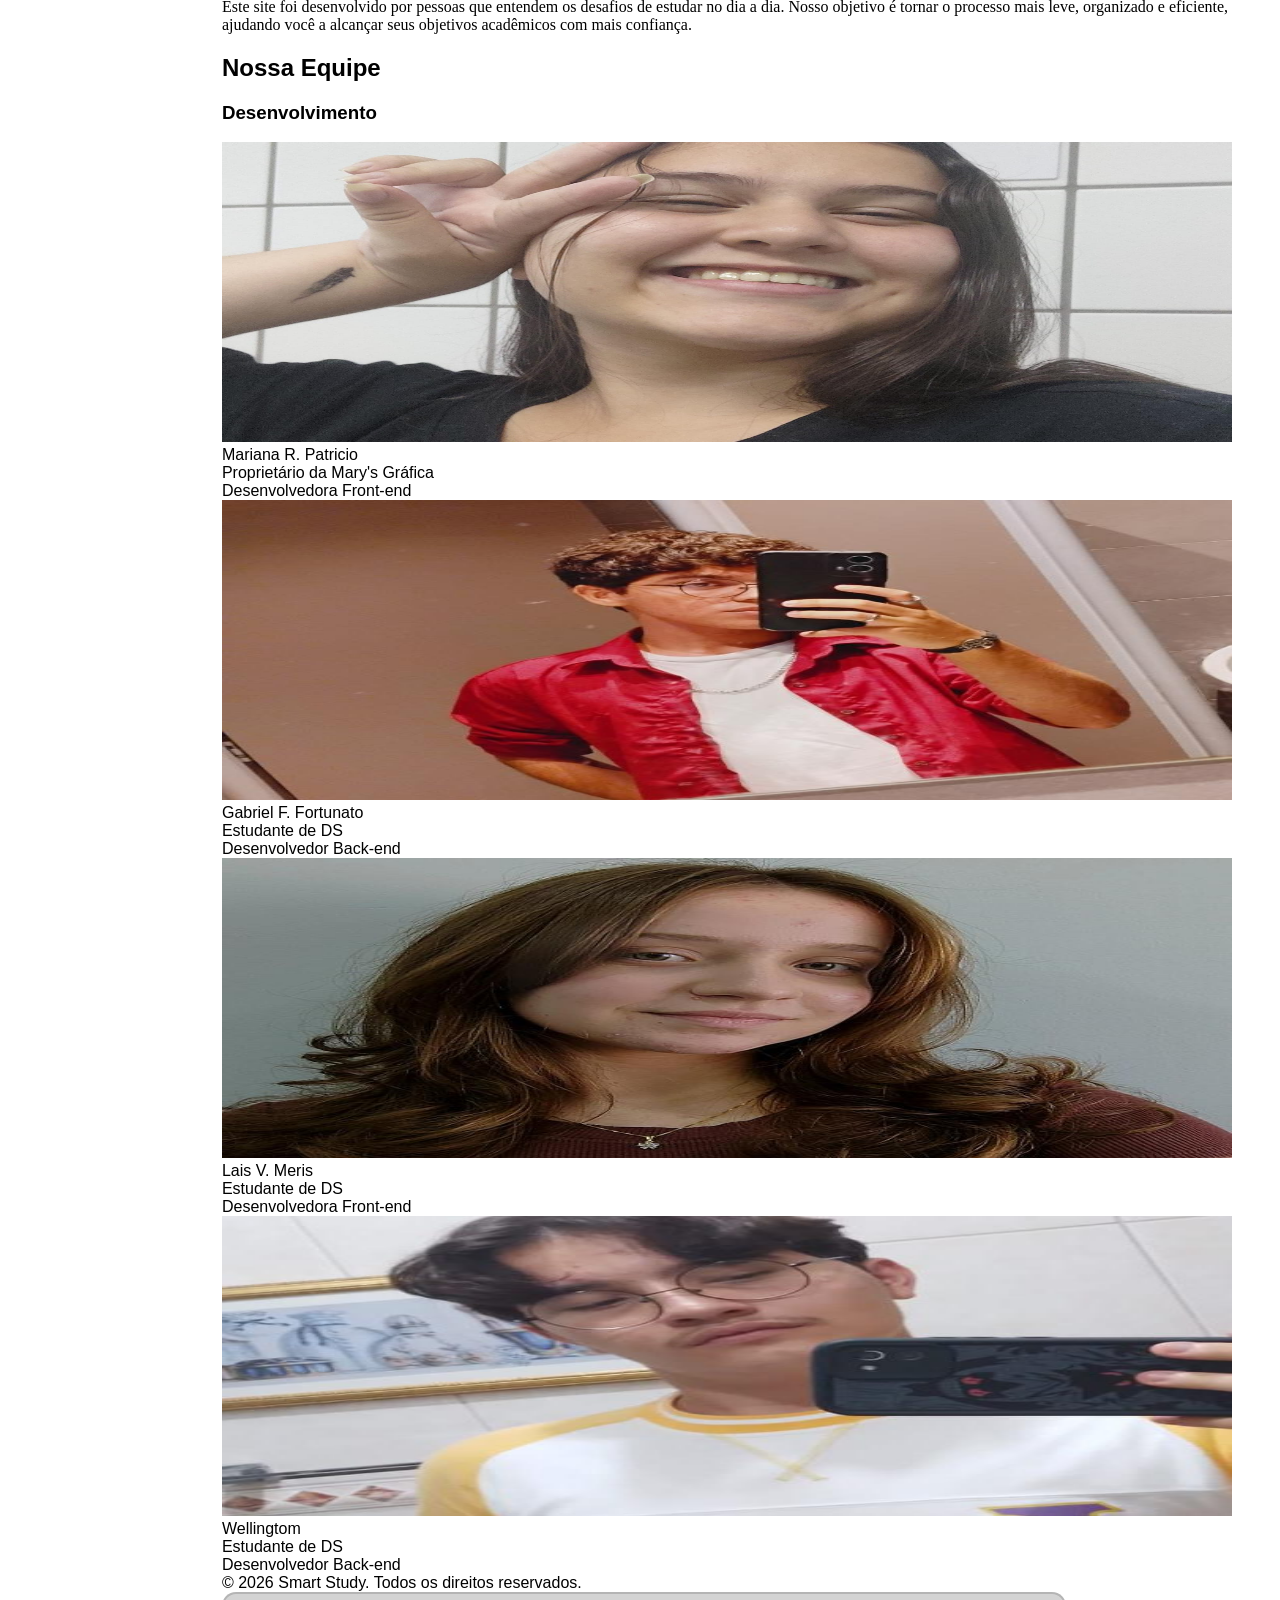
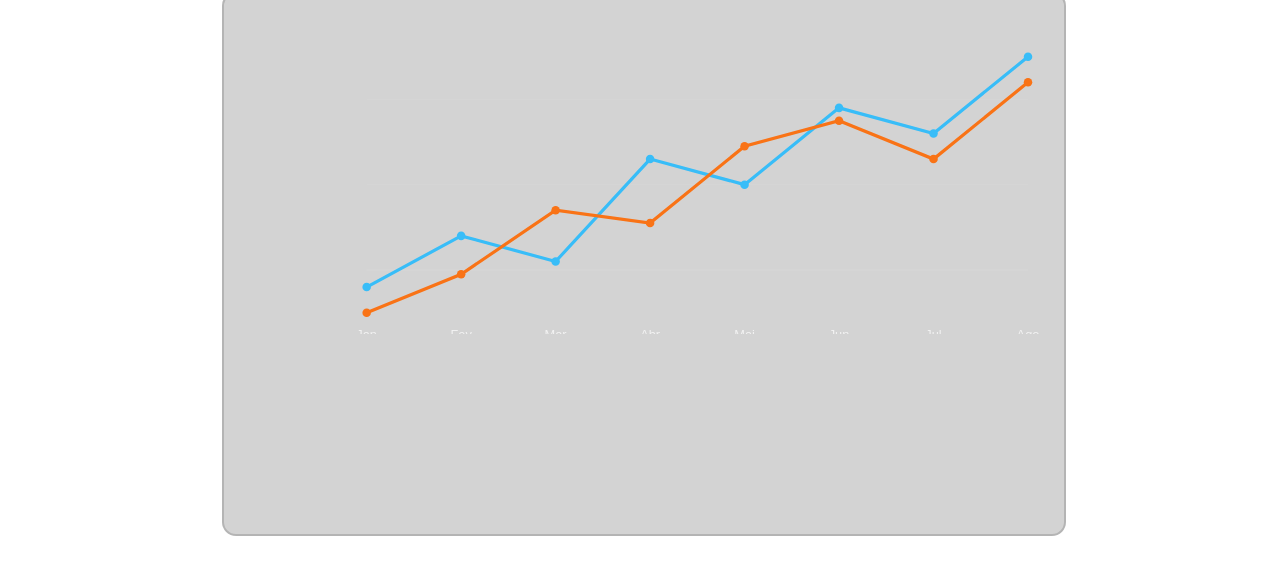
==== commit 38a4cb70: "Novas modificações" ====
--- a/index.html
+++ b/index.html
@@ -22,8 +22,7 @@
     <header class="cabecalho-principal">
         <div class="conteudo-cabecalho">
             <div class="logo">
-                <i class="fas fa-paw"></i>
-                <span>Pet Vida</span>
+               <img src="img/logo.png.png" alt="Logo Smart Study">
             </div>
             
             <div class="acoes-cabecalho">
@@ -39,9 +38,8 @@
 
     <section class="banner-principal">
 
-        <!-- SLIDE 1 -->
         <div class="slide-banner ativo">
-            <img src="{{ url_for('static', filename='Banner-Rações.png') }}" alt="Rações PetVida">
+            <img src="img/p (1).png" alt="Img 1">
         </div>
 
     <section class="secao-servicos">
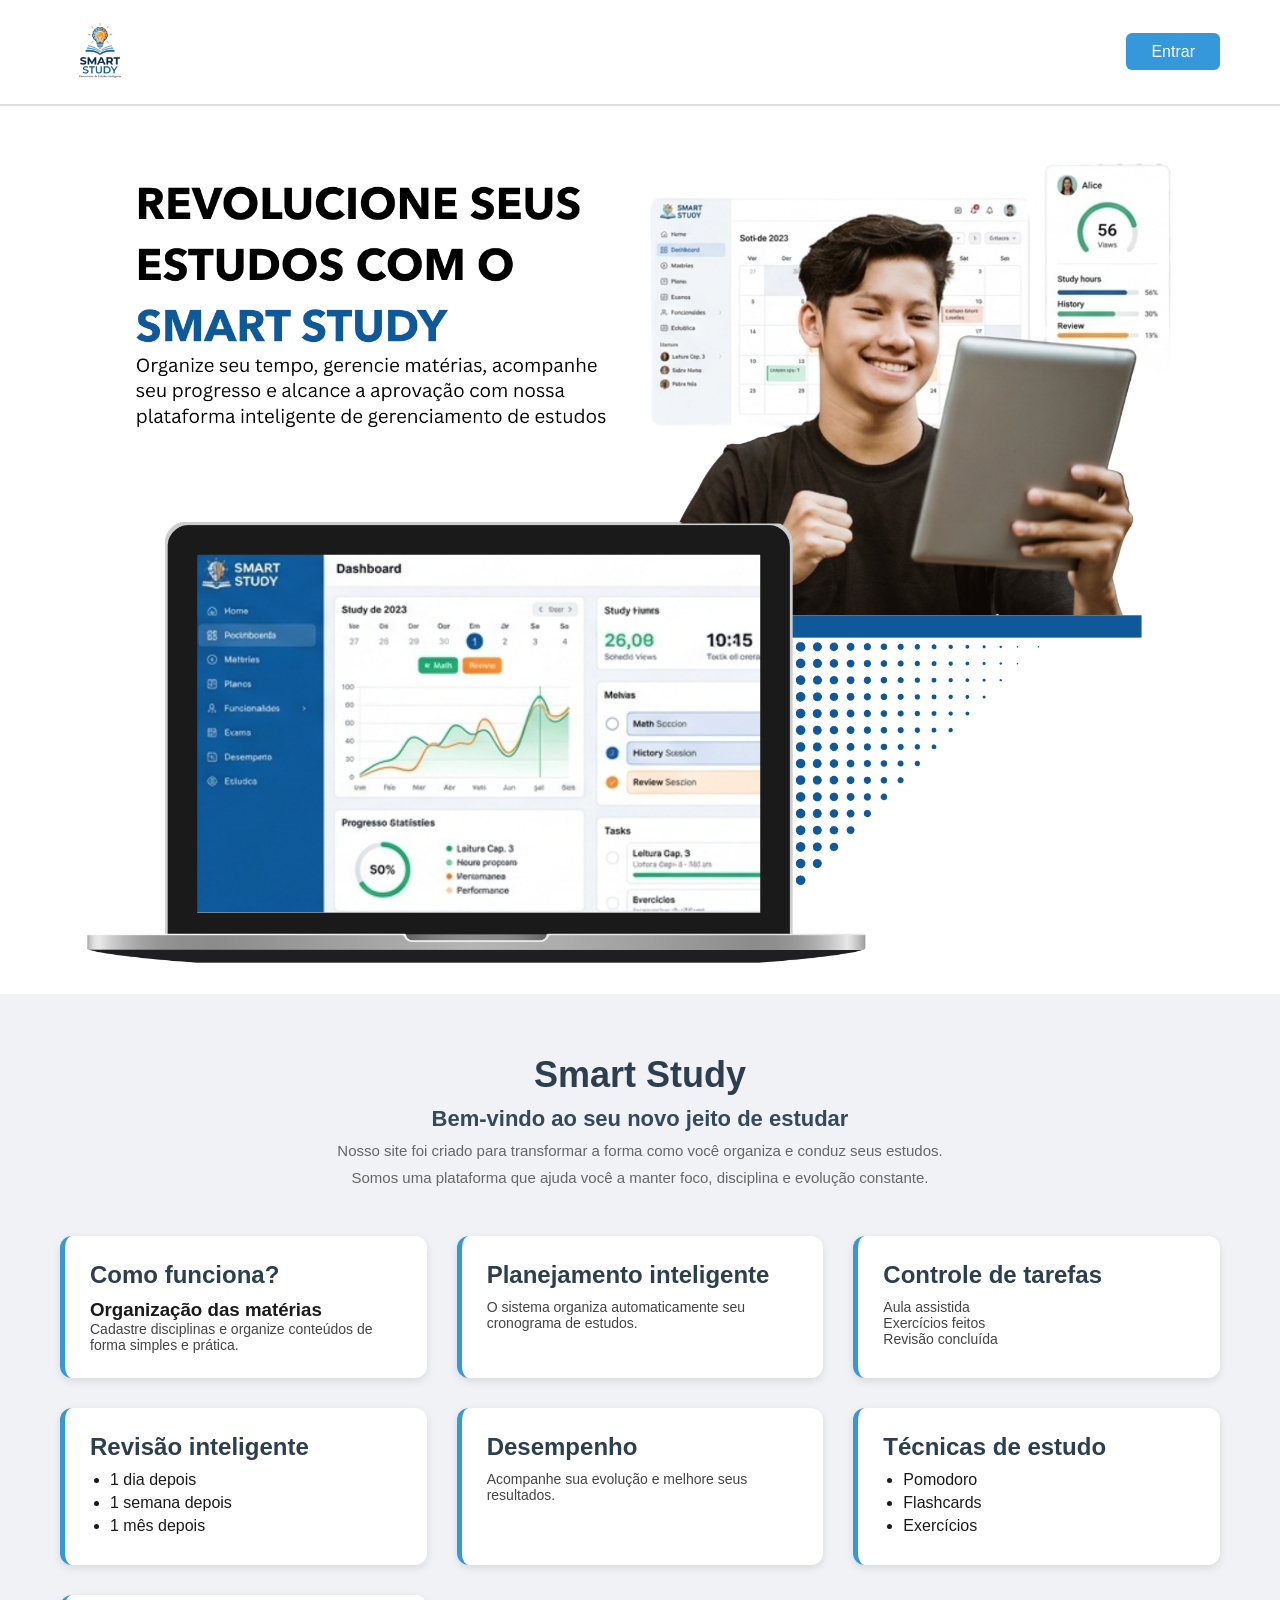
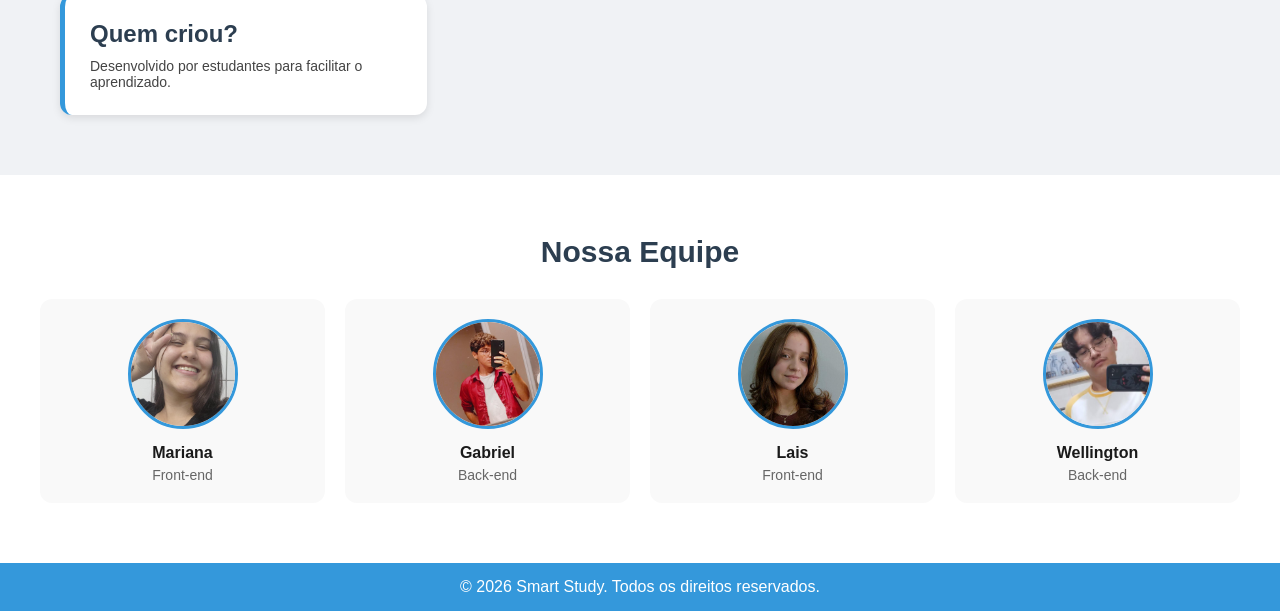
==== commit 11d15311: "Projeto Finalizado v1" ====
--- a/index.html
+++ b/index.html
@@ -1,243 +1,168 @@
 <!DOCTYPE html>
-<html lang="en">
+<html lang="pt-br">
 <head>
     <meta charset="UTF-8">
     <meta name="viewport" content="width=device-width, initial-scale=1.0">
-    <title>Gereciamento de Estudos</title>
+    <title>Smart Study</title>
     <link rel="stylesheet" href="css/style.css">
 </head>
 <body>
-    
+
     <div vw class="enabled">
         <div vw-access-button class="active"></div>
         <div vw-plugin-wrapper>
             <div class="vw-plugin-top-wrapper"></div>
         </div>
     </div>
+
     <script src="https://vlibras.gov.br/app/vlibras-plugin.js"></script>
     <script>
         new window.VLibras.Widget('https://vlibras.gov.br/app');
     </script>
-   
-    <header class="cabecalho-principal">
+
+    <nav class="cabecalho-principal">
         <div class="conteudo-cabecalho">
             <div class="logo">
-               <img src="img/logo.png.png" alt="Logo Smart Study">
+                <img src="img/logo Smart Study.png" alt="Logo Smart Study">
             </div>
-            
+
             <div class="acoes-cabecalho">
-                <button class="botao-adote-vida" id="botaoAdoteVida" onclick="window.location.href='/adote'">
-                    <i class="fas fa-heart"></i>
-                    <span>Entrar</span>
-                </button>
-        
+                <a class="botao-entrar" href="login.html">
+                    Entrar
+                </a>
             </div>
         </div>
-        
-    </header>
+    </nav>
 
-    <section class="banner-principal">
+    <main>
+        <section class="banner-principal">
+            <div class="Banner">
+                <img src="img/Banner_principal.png" alt="Banner de estudos">
+            </div>
+        </section>
+        <section class="secao-servicos">
+            <div class="container-sobre">
 
-        <div class="slide-banner ativo">
-            <img src="img/p (1).png" alt="Img 1">
-        </div>
+                <div class="cabecalho-sobre">
+                    <h1>Smart Study</h1>
+                    <h2 class="titulo-sobre">Bem-vindo ao seu novo jeito de estudar</h2>
 
-    <section class="secao-servicos">
-        <div class="container-sobre">
-            <div class="cabecalho-sobre">
-                <h1>Smart Study</h1>
-                <h2 class="titulo-sobre">Bem-vindo ao seu novo jeito de estudar</h2>
-                <p class="subtitulo-sobre">Nosso site foi criado para transformar a forma como você organiza e conduz seus estudos. Aqui, você não 
-                precisa mais se preocupar em lembrar de tudo sozinho — nós fazemos isso com você.</p>
-                <p class="subtitulo-sobre">Somos uma plataforma de gerenciamento de estudos pensada para ajudar estudantes a manterem o foco, a disciplina 
-                e a evolução constante, de forma simples e inteligente.</p>
+                    <p class="subtitulo-sobre">
+                        Nosso site foi criado para transformar a forma como você organiza e conduz seus estudos.
+                    </p>
+
+                    <p class="subtitulo-sobre">
+                        Somos uma plataforma que ajuda você a manter foco, disciplina e evolução constante.
+                    </p>
+                </div>
+
+                <div class="conteudo-sobre">
+
+                    <div class="texto-sobre">
+                        <div class="missao-sobre">
+                            <h2>Como funciona?</h2>
+                            <h3>Organização das matérias</h3>
+                            <p>
+                                Cadastre disciplinas e organize conteúdos de forma simples e prática.
+                            </p>
+                        </div>
+                    </div>
+
+                    <div class="compromisso-social">
+                        <h2>Planejamento inteligente</h2>
+                        <p>
+                            O sistema organiza automaticamente seu cronograma de estudos.
+                        </p>
+                    </div>
+
+                    <div class="compromisso-social">
+                        <h2>Controle de tarefas</h2>
+                        <p>Aula assistida</p>
+                        <p>Exercícios feitos</p>
+                        <p>Revisão concluída</p>
+                    </div>
+
+                    <div class="compromisso-social">
+                        <h2>Revisão inteligente</h2>
+                        <ul>
+                            <li>1 dia depois</li>
+                            <li>1 semana depois</li>
+                            <li>1 mês depois</li>
+                        </ul>
+                    </div>
+
+                    <div class="compromisso-social">
+                        <h2>Desempenho</h2>
+                        <p>
+                            Acompanhe sua evolução e melhore seus resultados.
+                        </p>
+                    </div>
+
+                    <div class="compromisso-social">
+                        <h2>Técnicas de estudo</h2>
+                        <ul>
+                            <li>Pomodoro</li>
+                            <li>Flashcards</li>
+                            <li>Exercícios</li>
+                        </ul>
+                    </div>
+
+                    <div class="compromisso-social">
+                        <h2>Quem criou?</h2>
+                        <p>
+                            Desenvolvido por estudantes para facilitar o aprendizado.
+                        </p>
+                    </div>
+
+                </div>
             </div>
-            <div class="conteudo-sobre">
-                <div class="texto-sobre">
-                    <div class="missao-sobre">
-                        <h2><i class="fas fa-heart"></i>Como funciona?</h2>
-                        <h3>Organização das matérias</h3>
-                        <p>Você pode cadastrar suas disciplinas (como Matemática, Biologia, Sociologia) e organizar os conteúdos que precisa estudar, como Progressão Aritmética, Ecologia ou Revolução Francesa.
-                        Tudo fica estruturado em um só lugar, como uma lista clara do que precisa ser feito.</p>
-                    </div>
-                    <div class="valores-sobre">
-                        <h2><i class="fas fa-star"></i>Lembretes e notificações</h2>
-                        <p>O sistema te avisa quando é hora de estudar e lembra de provas, trabalhos e tarefas importantes.
-                        Assim, você nunca mais perde um prazo.</p>
-                    </div>
-                </div>
-                <div class="compromisso-social">
-                    <h2><i class="fas fa-paw"></i>Planejamento inteligente do tempo</h2>
-                    <p>Você define seus horários disponíveis ou preferidos, e o site organiza automaticamente seu cronograma de estudos.
-                    Ele prioriza o que é mais urgente e distribui os conteúdos ao longo da semana de forma equilibrada.</p>
-                </div>
-                <div class="compromisso-social">
-                    <h2><i class="fas fa-paw"></i>Controle de tarefas</h2>
-                    <p>Acompanhe seu progresso marcando o que já foi concluído:</p>
-                    <p>✔️ Aula assistida</p>
-                    <p>✔️ Exercícios feitos</p>
-                    <p>✔️ Revisão concluída</p>
-                    <p>Isso ajuda você a visualizar sua evolução e manter a motivação.</p>
-                </div>
-                <div class="compromisso-social">
-                    <h2><i class="fas fa-paw"></i>Revisão inteligente</h2>
-                    <p>Nosso sistema utiliza a técnica de repetição espaçada, lembrando você de revisar os conteúdos:</p>
-                    <ul>
-                        <li>1 dia depois</li>
-                        <li>1 semana depois</li>
-                        <li>1 mês depois</li>
-                    </ul>
-                    <p>Dessa forma, você aprende de verdade e evita esquecer o que estudou.</p>
-                </div>
-                <div class="compromisso-social">
-                    <h2><i class="fas fa-paw"></i>Acompanhamento do desempenho</h2>
-                    <p>Veja quanto você estudou e identifique quais matérias precisam de mais atenção.
-                    Tudo isso com dados claros para melhorar seus resultados.</p>
-                </div>
-                <div class="compromisso-social">
-                    <h2><i class="fas fa-paw"></i>Técnicas de estudo integradas</h2>
-                    <p>Incluímos métodos eficientes para potencializar seu aprendizado:</p>
-                    <ul>
-                        <li>Pomodoro (25 minutos de foco + 5 minutos de pausa)</li>
-                        <li>Flashcards</li>
-                        <li>Listas de exercícios</li>
-                    </ul>
-                </div>
-                <div class="compromisso-social">
-                    <h2><i class="fas fa-paw"></i>Quem criou?</h2>
-                    <p>Este site foi desenvolvido por pessoas que entendem os desafios de estudar no dia a dia. 
-                    Nosso objetivo é tornar o processo mais leve, organizado e eficiente, ajudando você a alcançar seus objetivos acadêmicos com mais confiança.</p>
-                </div>
-                
-            </div>
+        </section>
 
-        </div>
-    </section>
+        <section class="secao-equipe">
+            <div class="container">
+                <h2 class="secao-titulo">Nossa Equipe</h2>
 
-    <section class="secao-equipe">
-        <div class="container">
-            <h2 class="secao-titulo">Nossa Equipe</h2>
-            
-            <div class="equipe-categoria desenvolvedores">
-                <h3 class="categoria-titulo">Desenvolvimento</h3>
-                <div class="equipe-grid">
+                <div class="equipe-de-lado">
+
                     <div class="membro">
                         <div class="foto-bolinha">
                             <img src="img/Mariana.jpeg" alt="Mariana">
                         </div>
-                        <div class="nome">Mariana R. Patricio</div>
-                        <div class="cargo">Proprietário da Mary's Gráfica<br>Desenvolvedora Front-end</div>
+                        <div class="nome">Mariana</div>
+                        <div class="cargo">Front-end</div>
                     </div>
 
                     <div class="membro">
                         <div class="foto-bolinha">
                             <img src="img/Gabriel.jpeg" alt="Gabriel">
                         </div>
-                        <div class="nome">Gabriel F. Fortunato</div>
-                        <div class="cargo">Estudante de DS<br>Desenvolvedor Back-end</div>
+                        <div class="nome">Gabriel</div>
+                        <div class="cargo">Back-end</div>
                     </div>
-                    
+
                     <div class="membro">
                         <div class="foto-bolinha">
                             <img src="img/Lais.jpeg" alt="Lais">
                         </div>
-                        <div class="nome">Lais V. Meris</div>
-                        <div class="cargo">Estudante de DS<br>Desenvolvedora Front-end</div>
+                        <div class="nome">Lais</div>
+                        <div class="cargo">Front-end</div>
                     </div>
 
                     <div class="membro">
                         <div class="foto-bolinha">
-                            <img src="img/Welli.jpg" alt="Wellingtom">
+                            <img src="img/Welli.jpg" alt="Wellington">
                         </div>
-                        <div class="nome">Wellingtom</div>
-                        <div class="cargo">Estudante de DS<br>Desenvolvedor Back-end</div>
+                        <div class="nome">Wellington</div>
+                        <div class="cargo">Back-end</div>
                     </div>
+
                 </div>
             </div>
+        </section>
 
-        <div class="rodape-inferior">
-            &copy; 2026 Smart Study. Todos os direitos reservados.
-        </div>
-        <div class="chart-container">
-  <svg id="chart" viewBox="0 0 600 300" class="chart"></svg>
-</div>
+    </main>
+    <footer>
+        <p>&copy; 2026 Smart Study. Todos os direitos reservados.</p>
     </footer>
-
-    <script>
-const months = ["Jan", "Fev", "Mar", "Abr", "Mai", "Jun", "Jul", "Ago"];
-
-const data1 = [30, 50, 40, 80, 70, 100, 90, 120];
-const data2 = [20, 35, 60, 55, 85, 95, 80, 110];
-
-const svg = document.getElementById("chart");
-
-const width = 700;
-const height = 320;
-const padding = 40;
-
-const max = Math.max(...data1, ...data2);
-const min = Math.min(...data1, ...data2);
-
-const stepX = (width - padding * 2) / (data1.length - 1);
-
-function buildPoints(data) {
-  return data.map((d, i) => {
-    const x = padding + i * stepX;
-    const y =
-      height -
-      padding -
-      ((d - min) / (max - min)) * (height - padding * 2);
-    return { x, y, value: d };
-  });
-}
-
-function buildPath(points) {
-  return points
-    .map((p, i) => (i === 0 ? `M ${p.x} ${p.y}` : `L ${p.x} ${p.y}`))
-    .join(" ");
-}
-
-const p1 = buildPoints(data1);
-const p2 = buildPoints(data2);
-
-const path1 = buildPath(p1);
-const path2 = buildPath(p2);
-
-svg.innerHTML = `
-  <!-- fundo grid leve -->
-  <g stroke="rgba(255,255,255,0.08)">
-    <line x1="40" y1="80" x2="660" y2="80"/>
-    <line x1="40" y1="160" x2="660" y2="160"/>
-    <line x1="40" y1="240" x2="660" y2="240"/>
-  </g>
-
-  <!-- linha 1 -->
-  <path d="${path1}" fill="none" stroke="#38bdf8" stroke-width="3"/>
-
-  <!-- linha 2 -->
-  <path d="${path2}" fill="none" stroke="#f97316" stroke-width="3"/>
-
-  <!-- pontos -->
-  ${p1.map(p => `
-    <circle cx="${p.x}" cy="${p.y}" r="4" fill="#38bdf8">
-      <title>${p.value}</title>
-    </circle>
-  `).join("")}
-
-  ${p2.map(p => `
-    <circle cx="${p.x}" cy="${p.y}" r="4" fill="#f97316">
-      <title>${p.value}</title>
-    </circle>
-  `).join("")}
-
-  <!-- meses -->
-  ${months.map((m, i) => {
-    const x = padding + i * stepX;
-    return `<text x="${x}" y="305" text-anchor="middle"
-      fill="rgba(255,255,255,0.7)" font-size="12">${m}</text>`;
-  }).join("")}
-`;
-    </script>
-
 </body>
-</html>
+</html>
--- a/css/style.css
+++ b/css/style.css
@@ -1,36 +1,225 @@
-.container{
-    font-family: 'Franklin Gothic Medium', 'Arial Narrow', Arial, sans-serif;
-    background-color: #ffffff;
-    margin: 0;
-    padding: 0;
-}
-
-img{
-    width: 100%;
-    height: 300px;
-    margin: 0;
-    padding: 0;
-}
-body {
-  background: White;
-  display: flex;
-  justify-content: center;
-  padding: 40px;
-}
-
-.chart-container {
-  width: 100%;
-  max-width: 800px;
-  background: rgba(206, 206, 206, 0.897); /* branco fantasma */
-  backdrop-filter: blur(10px);
-  border-radius: 14px;
-  padding: 20px;
-  border: 2px solid rgba(0, 0, 0, 0.15);
-  height: 500px;
-}
-
-.chart {
-  width: 100%;
-  height: 320px;
-  display: block;
-}+    * {
+        margin: 0;
+        padding: 0;
+        box-sizing: border-box;
+    }
+
+    html, body {
+        height: 100%;
+    }
+
+    body {
+        font-family: Arial, Helvetica, sans-serif;
+        background: #ffffff;
+        color: #1a1a1a;
+
+        min-height: 100vh;
+        display: flex;
+        flex-direction: column;
+    }
+
+    main {
+        flex: 1;
+    }
+
+    .cabecalho-principal {
+        background: white;
+        border-bottom: 2px solid #ddd;
+        width: 100%;
+        position: sticky;
+        top: 0;
+        z-index: 1000;
+    }
+
+    .conteudo-cabecalho {
+        max-width: 1200px;
+        margin: 0 auto;
+        padding: 10px 20px;
+
+        display: flex;
+        justify-content: space-between;
+        align-items: center;
+    }
+
+    .logo img {
+        height: 80px;
+    }
+
+    .botao-entrar {
+        text-decoration: none;
+        background: #3498db;
+        color: white;
+        padding: 10px 25px;
+        border-radius: 6px;
+        font-size: 16px;
+        transition: 0.3s;
+    }
+
+    .botao-entrar:hover {
+        background: #2980b9;
+    }
+
+    .banner-principal {
+        width: 100%;
+        padding: 20px 0;
+    }
+
+    .Banner {
+        max-width: 1200px;
+        margin: 0 auto;
+        border-radius: 10px;
+        overflow: hidden;
+    }
+
+    .Banner img {
+        width: 100%;
+        display: block;
+    }
+
+    .secao-servicos {
+        background: #f0f2f5;
+        width: 100%;
+        padding: 60px 0;
+    }
+
+    .container-sobre {
+        max-width: 1200px;
+        margin: 0 auto;
+        padding: 0 20px;
+    }
+
+    .cabecalho-sobre {
+        text-align: center;
+        margin-bottom: 50px;
+    }
+
+    .cabecalho-sobre h1 {
+        font-size: 36px;
+        color: #2c3e50;
+    }
+
+    .titulo-sobre {
+        font-size: 22px;
+        margin: 10px 0;
+        color: #34495e;
+    }
+
+    .subtitulo-sobre {
+        font-size: 15px;
+        color: #666;
+        max-width: 700px;
+        margin: 0 auto 10px;
+    }
+
+    .conteudo-sobre {
+        display: grid;
+        grid-template-columns: repeat(auto-fit, minmax(300px, 1fr));
+        gap: 30px;
+    }
+
+    .missao-sobre,
+    .compromisso-social {
+        background: white;
+        padding: 25px;
+        border-radius: 12px;
+        border-left: 5px solid #3498db;
+        box-shadow: 0 3px 8px rgba(0,0,0,0.1);
+    }
+
+    .missao-sobre h2,
+    .compromisso-social h2 {
+        margin-bottom: 10px;
+        color: #2c3e50;
+    }
+
+    .missao-sobre p,
+    .compromisso-social p {
+        font-size: 14px;
+        color: #444;
+    }
+
+    .compromisso-social ul {
+        padding-left: 20px;
+    }
+
+    .compromisso-social li {
+        margin: 5px 0;
+    }
+
+    .secao-equipe {
+        background: #ffffff;
+        padding: 60px 20px;
+    }
+
+    .container {
+        max-width: 1200px;
+        margin: 0 auto;
+    }
+
+    .secao-titulo {
+        text-align: center;
+        font-size: 30px;
+        margin-bottom: 30px;
+        color: #2c3e50;
+    }
+
+    .equipe-de-lado {
+        display: grid;
+        grid-template-columns: repeat(auto-fit, minmax(200px, 1fr));
+        gap: 20px;
+    }
+
+    .membro {
+        background: #f9f9f9;
+        padding: 20px;
+        border-radius: 12px;
+        text-align: center;
+    }
+
+
+    .foto-bolinha {
+        width: 110px;
+        height: 110px;
+        margin: 0 auto 15px;
+        border-radius: 50%;
+        overflow: hidden;
+        border: 3px solid #3498db;
+    }
+
+    .foto-bolinha img {
+        width: 100%;
+        height: 100%;
+        object-fit: cover;
+    }
+
+    .nome {
+        font-weight: bold;
+        margin-bottom: 5px;
+    }
+
+    .cargo {
+        font-size: 14px;
+        color: #666;
+    }
+
+    footer {
+        text-align: center;
+        padding: 15px;
+        background: #3498db;
+        color: white;
+    }
+
+    @media (max-width: 768px) {
+        .conteudo-cabecalho {
+            flex-direction: column;
+            gap: 10px;
+        }
+
+        .cabecalho-sobre h1 {
+            font-size: 28px;
+        }
+
+        .secao-titulo {
+            font-size: 24px;
+        }
+    }
